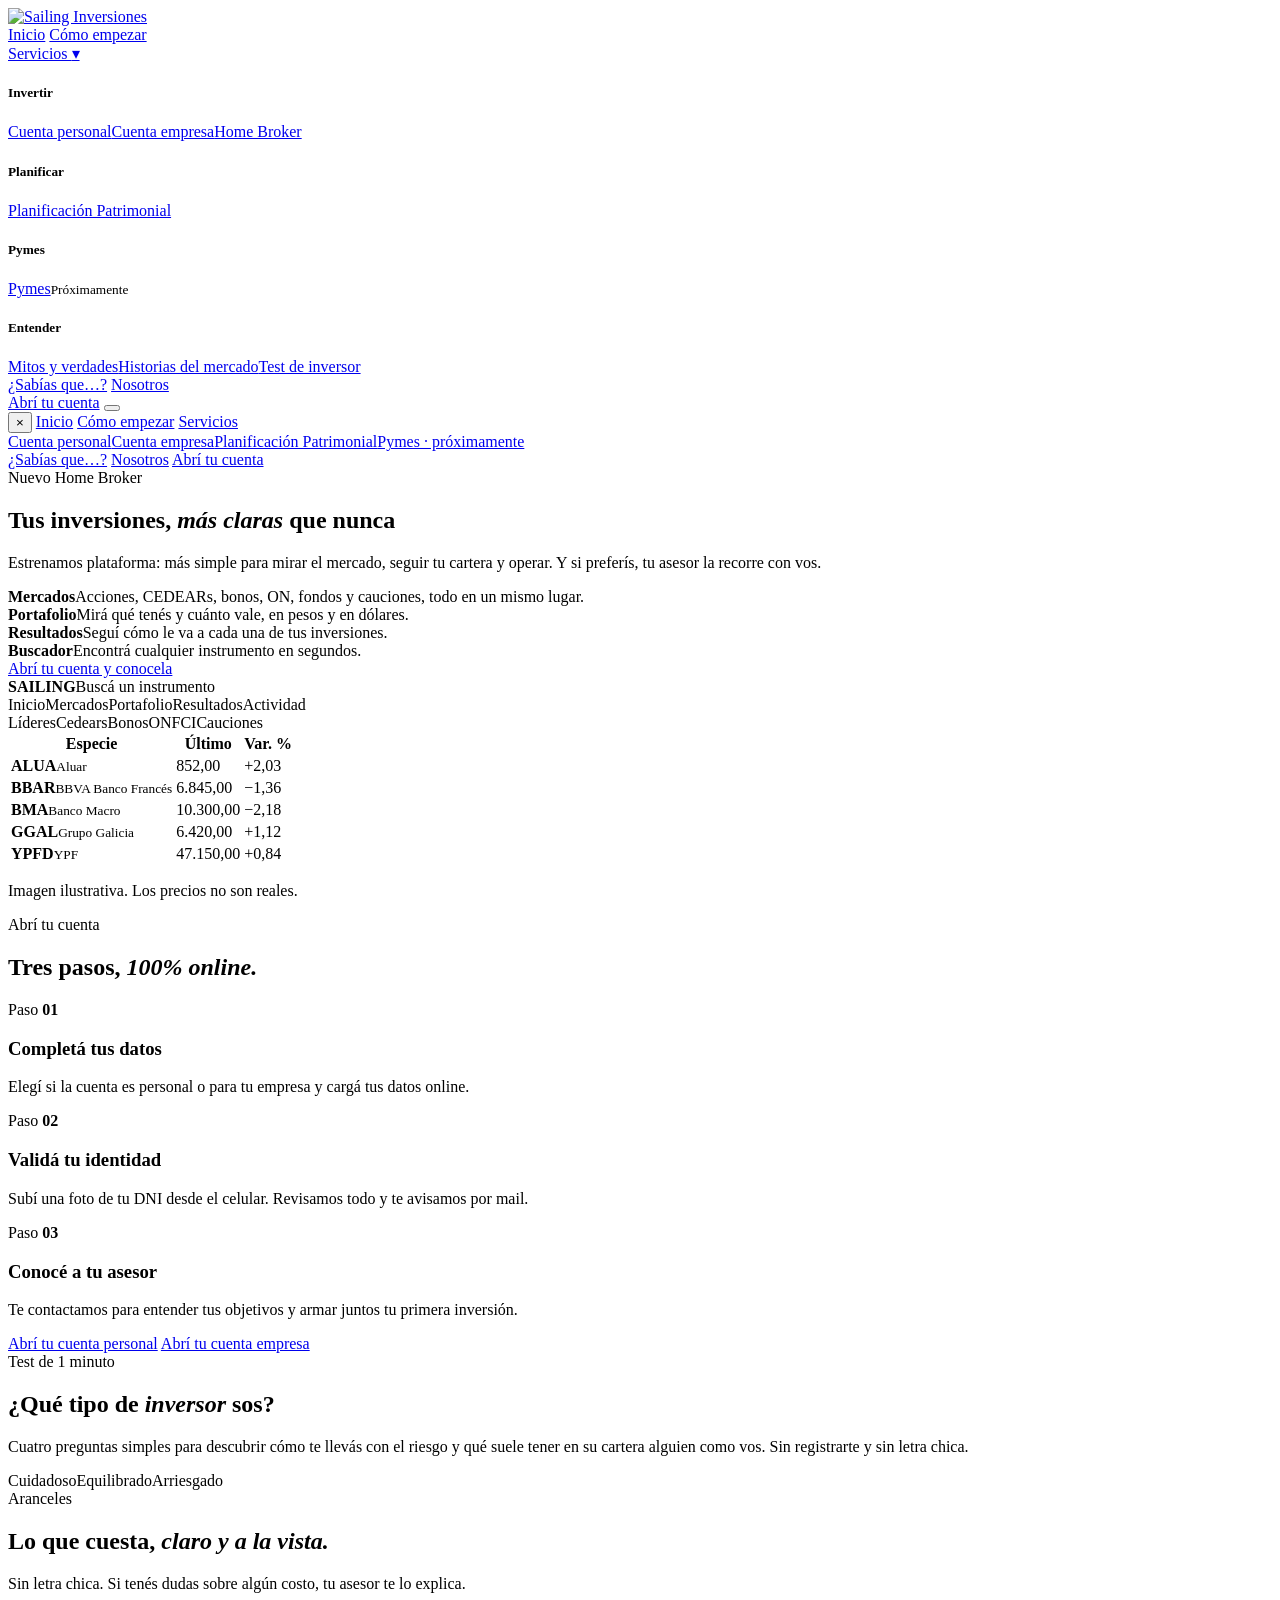
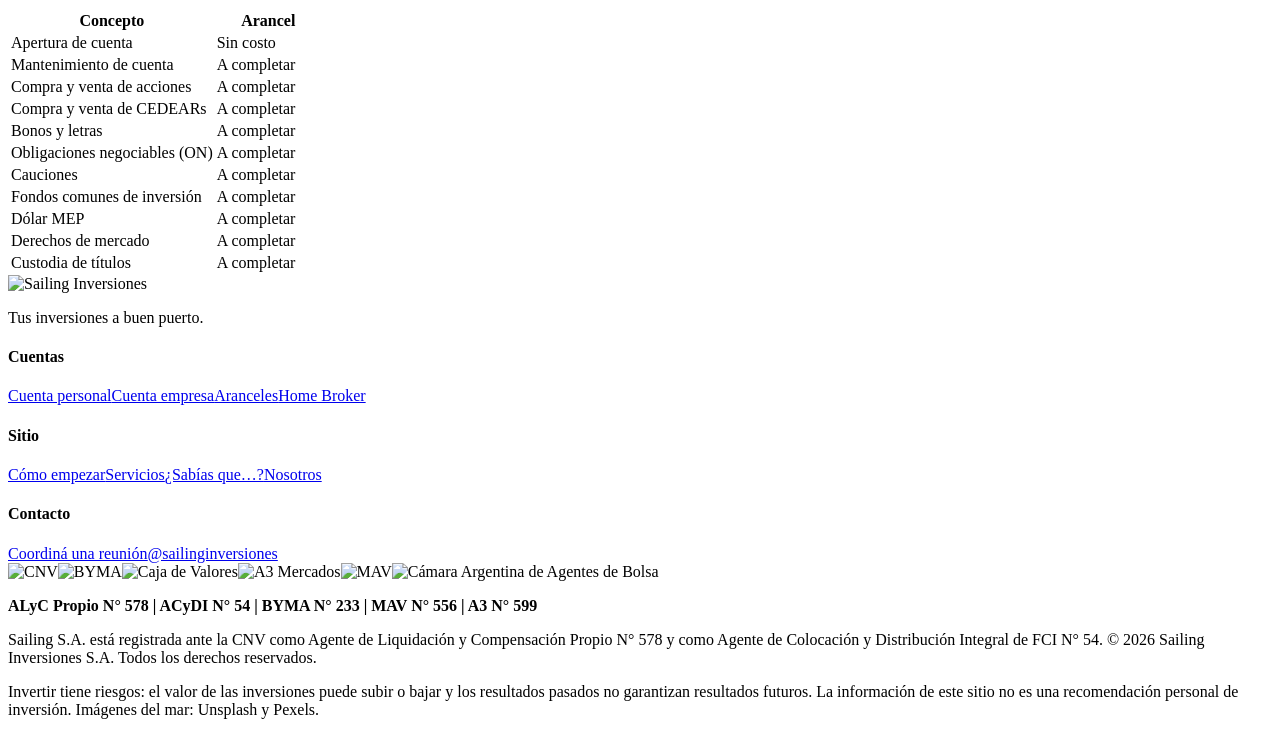
==== como-empezar.html @ 13670019 "Add files via upload" ====
<!doctype html>
<html lang="es-AR">
<head>
<meta charset="utf-8">
<meta name="viewport" content="width=device-width, initial-scale=1">
<title>Cómo empezar · Sailing Inversiones</title>
<meta name="description" content="Abrí tu cuenta en Sailing: Home Broker, tres pasos 100% online, test de inversor y aranceles.">
<link rel="preconnect" href="https://fonts.googleapis.com">
<link rel="preconnect" href="https://fonts.gstatic.com" crossorigin>
<link href="https://fonts.googleapis.com/css2?family=Google+Sans+Flex:wght@300;400;500;600&family=Newsreader:ital,opsz,wght@0,6..72,400;0,6..72,500;1,6..72,400;1,6..72,500&display=swap" rel="stylesheet">
<link rel="stylesheet" href="assets/estilo.css">
<link rel="stylesheet" href="assets/estilo2.css">
<link rel="stylesheet" href="assets/estilo3.css">
</head>
<body>
<div class="velo-menu" aria-hidden="true"></div>
<header class="menu">
  <a href="index.html"><img src="assets/logo-sailing-color.png" alt="Sailing Inversiones"></a>
  <nav>
    <a href="index.html">Inicio</a>
    <a href="como-empezar.html" class="activo">Cómo empezar</a>
    <div class="tiene-sub">
      <a href="servicios.html">Servicios <span>▾</span></a>
      <div class="mega">
        <div><h5>Invertir</h5><a href="https://micuenta.sailinginversiones.com/manager/70" target="_blank" rel="noopener">Cuenta personal</a><a href="https://micuentapj.sailinginversiones.com/manager/70" target="_blank" rel="noopener">Cuenta empresa</a><a href="como-empezar.html#homebroker">Home Broker</a></div>
        <div><h5>Planificar</h5><a href="servicios.html#planificacion">Planificación Patrimonial</a></div>
        <div><h5>Pymes</h5><a href="servicios.html#pymes">Pymes</a><small>Próximamente</small></div>
        <div><h5>Entender</h5><a href="sabias-que.html#mitos">Mitos y verdades</a><a href="sabias-que.html#historias">Historias del mercado</a><a href="como-empezar.html#test">Test de inversor</a></div>
      </div>
    </div>
    <a href="sabias-que.html">¿Sabías que…?</a>
    <a href="nosotros.html">Nosotros</a>
  </nav>
  <a class="btn btn-azul" href="https://micuenta.sailinginversiones.com/manager/70" target="_blank" rel="noopener">Abrí tu cuenta</a>
  <button class="burger" type="button" aria-label="Abrir menú"><i></i><i></i><i></i></button>
</header>
<nav class="panel-cel" aria-label="Menú">
  <button class="cerrar" type="button" aria-label="Cerrar menú">×</button>
  <a href="index.html">Inicio</a>
  <a href="como-empezar.html">Cómo empezar</a>
  <a href="servicios.html">Servicios</a>
  <div class="sub"><a href="https://micuenta.sailinginversiones.com/manager/70">Cuenta personal</a><a href="https://micuentapj.sailinginversiones.com/manager/70">Cuenta empresa</a><a href="servicios.html#planificacion">Planificación Patrimonial</a><a href="servicios.html#pymes">Pymes · próximamente</a></div>
  <a href="sabias-que.html">¿Sabías que…?</a>
  <a href="nosotros.html">Nosotros</a>
  <a class="btn btn-beige" href="https://micuenta.sailinginversiones.com/manager/70" target="_blank" rel="noopener">Abrí tu cuenta</a>
</nav>

<section class="sec hb3 claro" id="homebroker">
  <div class="ancho grilla">
    <div class="aparece">
      <span class="etiqueta">Nuevo Home Broker</span>
      <h1>Tus inversiones, <em>más claras</em> que nunca</h1>
      <p class="lead">Estrenamos plataforma: más simple para mirar el mercado, seguir tu cartera y operar. Y si preferís, tu asesor la recorre con vos.</p>
      <div class="feats">
        <div><b>Mercados</b><span>Acciones, CEDEARs, bonos, ON, fondos y cauciones, todo en un mismo lugar.</span></div>
        <div><b>Portafolio</b><span>Mirá qué tenés y cuánto vale, en pesos y en dólares.</span></div>
        <div><b>Resultados</b><span>Seguí cómo le va a cada una de tus inversiones.</span></div>
        <div><b>Buscador</b><span>Encontrá cualquier instrumento en segundos.</span></div>
      </div>
      <a class="btn btn-marea" href="https://micuenta.sailinginversiones.com/manager/70" target="_blank" rel="noopener">Abrí tu cuenta y conocela</a>
    </div>
    <div class="aparece">
      <div class="nav-hb">
        <div class="barra-n"><i></i><i></i><i></i></div>
        <div class="cab"><b>SAILING</b><span>Buscá un instrumento</span></div>
        <div class="pest"><span>Inicio</span><span class="on">Mercados</span><span>Portafolio</span><span>Resultados</span><span>Actividad</span></div>
        <div class="pills"><span class="on">Líderes</span><span>Cedears</span><span>Bonos</span><span>ON</span><span>FCI</span><span>Cauciones</span></div>
        <table><thead><tr><th>Especie</th><th class="n">Último</th><th class="n">Var. %</th></tr></thead><tbody><tr><td><b>ALUA</b><small>Aluar</small></td><td class="n">852,00</td><td class="n"><span class="v sube">+2,03</span></td></tr><tr><td><b>BBAR</b><small>BBVA Banco Francés</small></td><td class="n">6.845,00</td><td class="n"><span class="v baja">−1,36</span></td></tr><tr><td><b>BMA</b><small>Banco Macro</small></td><td class="n">10.300,00</td><td class="n"><span class="v baja">−2,18</span></td></tr><tr><td><b>GGAL</b><small>Grupo Galicia</small></td><td class="n">6.420,00</td><td class="n"><span class="v sube">+1,12</span></td></tr><tr><td><b>YPFD</b><small>YPF</small></td><td class="n">47.150,00</td><td class="n"><span class="v sube">+0,84</span></td></tr></tbody></table>
      </div>
      <p class="nota-hb">Imagen ilustrativa. Los precios no son reales.</p>
    </div>
  </div>
</section>

<section class="sec empezar claro" id="pasos">
  <div class="ancho">
    <div class="cabeza aparece">
      <span class="etiqueta">Abrí tu cuenta</span>
      <h2>Tres pasos, <em>100% online.</em></h2>
    </div>
    <div class="pasos3">
      <article class="aparece"><span class="n">Paso <b>01</b></span><h3>Completá tus datos</h3><p>Elegí si la cuenta es personal o para tu empresa y cargá tus datos online.</p></article>
      <article class="aparece"><span class="n">Paso <b>02</b></span><h3>Validá tu identidad</h3><p>Subí una foto de tu DNI desde el celular. Revisamos todo y te avisamos por mail.</p></article>
      <article class="aparece"><span class="n">Paso <b>03</b></span><h3>Conocé a tu asesor</h3><p>Te contactamos para entender tus objetivos y armar juntos tu primera inversión.</p></article>
    </div>
    <div class="botones">
      <a class="btn btn-azul" href="https://micuenta.sailinginversiones.com/manager/70" target="_blank" rel="noopener">Abrí tu cuenta personal</a>
      <a class="btn btn-borde" href="https://micuentapj.sailinginversiones.com/manager/70" target="_blank" rel="noopener">Abrí tu cuenta empresa</a>
    </div>
  </div>
</section>

<section class="sec test3 claro" id="test">
  <div class="ancho grilla">
    <div class="cabeza aparece" style="margin-bottom:0">
      <span class="etiqueta">Test de 1 minuto</span>
      <h2>¿Qué tipo de <em>inversor</em> sos?</h2>
      <p class="lead">Cuatro preguntas simples para descubrir cómo te llevás con el riesgo y qué suele tener en su cartera alguien como vos. Sin registrarte y sin letra chica.</p>
      <div class="chips"><span>Cuidadoso</span><span>Equilibrado</span><span>Arriesgado</span></div>
    </div>
    <div class="quiz aparece" id="quiz"></div>
  </div>
</section>

<section class="sec aranceles3 claro" id="aranceles">
  <div class="ancho tabla">
    <div class="cabeza aparece" style="margin-bottom:0">
      <span class="etiqueta">Aranceles</span>
      <h2>Lo que cuesta, <em>claro y a la vista.</em></h2>
      <p class="lead">Sin letra chica. Si tenés dudas sobre algún costo, tu asesor te lo explica.</p>
    </div>
    <table class="aparece"><thead><tr><th>Concepto</th><th style="text-align:right">Arancel</th></tr></thead><tbody><tr><td>Apertura de cuenta</td><td><span class="ok">Sin costo</span></td></tr><tr><td>Mantenimiento de cuenta</td><td><span class="todo">A completar</span></td></tr><tr><td>Compra y venta de acciones</td><td><span class="todo">A completar</span></td></tr><tr><td>Compra y venta de CEDEARs</td><td><span class="todo">A completar</span></td></tr><tr><td>Bonos y letras</td><td><span class="todo">A completar</span></td></tr><tr><td>Obligaciones negociables (ON)</td><td><span class="todo">A completar</span></td></tr><tr><td>Cauciones</td><td><span class="todo">A completar</span></td></tr><tr><td>Fondos comunes de inversión</td><td><span class="todo">A completar</span></td></tr><tr><td>Dólar MEP</td><td><span class="todo">A completar</span></td></tr><tr><td>Derechos de mercado</td><td><span class="todo">A completar</span></td></tr><tr><td>Custodia de títulos</td><td><span class="todo">A completar</span></td></tr></tbody></table>
  </div>
</section>
<footer class="pie2">
  <div class="ancho">
    <div class="cols">
      <div><img class="logo" src="assets/logo-sailing-color.png" alt="Sailing Inversiones"><p style="font:400 italic 18px var(--serif)">Tus inversiones a buen puerto.</p></div>
      <div><h4>Cuentas</h4><a href="https://micuenta.sailinginversiones.com/manager/70" target="_blank" rel="noopener">Cuenta personal</a><a href="https://micuentapj.sailinginversiones.com/manager/70" target="_blank" rel="noopener">Cuenta empresa</a><a href="como-empezar.html#aranceles">Aranceles</a><a href="como-empezar.html#homebroker">Home Broker</a></div>
      <div><h4>Sitio</h4><a href="como-empezar.html">Cómo empezar</a><a href="servicios.html">Servicios</a><a href="sabias-que.html">¿Sabías que…?</a><a href="nosotros.html">Nosotros</a></div>
      <div><h4>Contacto</h4><a href="https://linktr.ee/Sailing.reunion" target="_blank" rel="noopener">Coordiná una reunión</a><a href="https://www.instagram.com/sailinginversiones/" target="_blank" rel="noopener">@sailinginversiones</a></div>
    </div>
    <div class="banda-logos">
      <img src="assets/mkt-cnv.png" alt="CNV"><img src="assets/mkt-byma.png" alt="BYMA"><img src="assets/mkt-caja-de-valores.png" alt="Caja de Valores"><img src="assets/mkt-a3-mercados.png" alt="A3 Mercados"><img src="assets/mkt-mav.png" alt="MAV"><img src="assets/mkt-cab.png" alt="Cámara Argentina de Agentes de Bolsa">
    </div>
    <div class="legal-txt">
      <p><b>ALyC Propio N° 578 | ACyDI N° 54 | BYMA N° 233 | MAV N° 556 | A3 N° 599</b></p>
      <p>Sailing S.A. está registrada ante la CNV como Agente de Liquidación y Compensación Propio N° 578 y como Agente de Colocación y Distribución Integral de FCI N° 54. © 2026 Sailing Inversiones S.A. Todos los derechos reservados.</p>
      <p>Invertir tiene riesgos: el valor de las inversiones puede subir o bajar y los resultados pasados no garantizan resultados futuros. La información de este sitio no es una recomendación personal de inversión. Imágenes del mar: Unsplash y Pexels.</p>
    </div>
  </div>
</footer>

<script src="assets/sitio.js"></script>
</body>
</html>
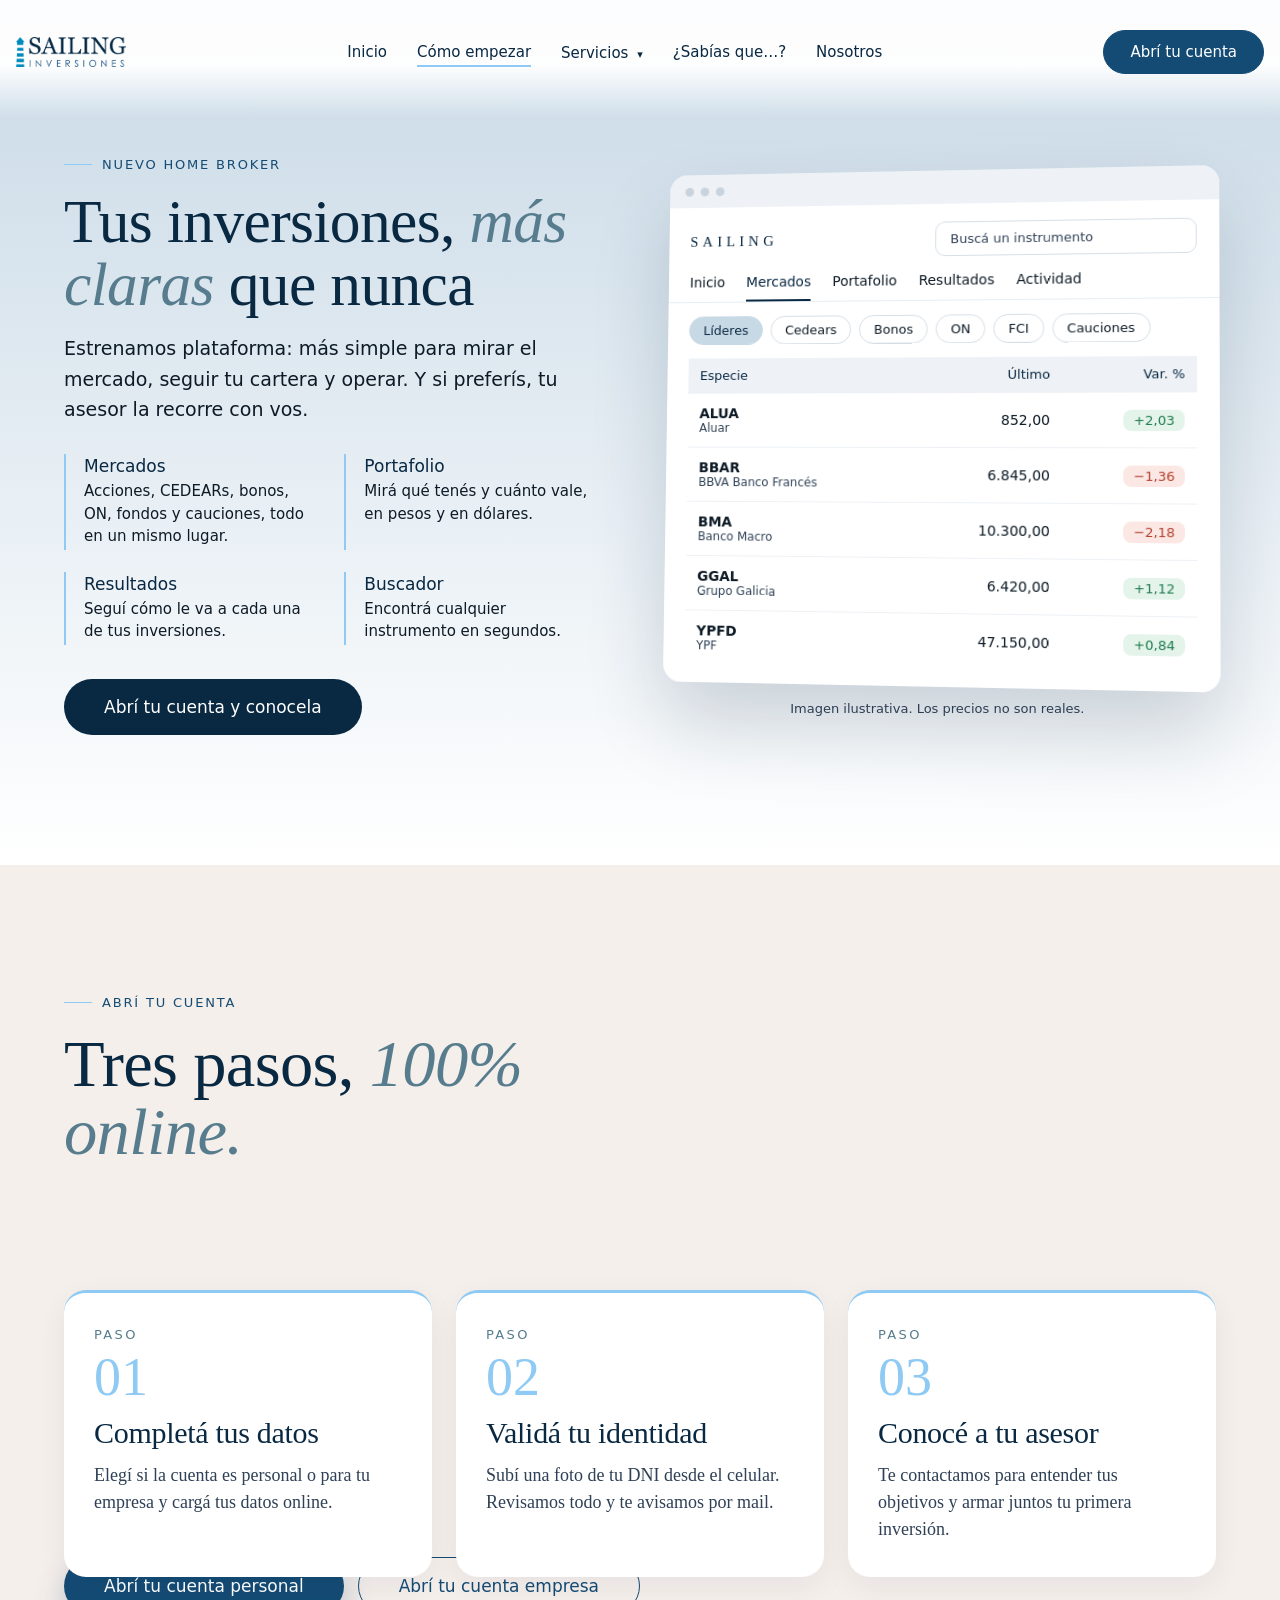
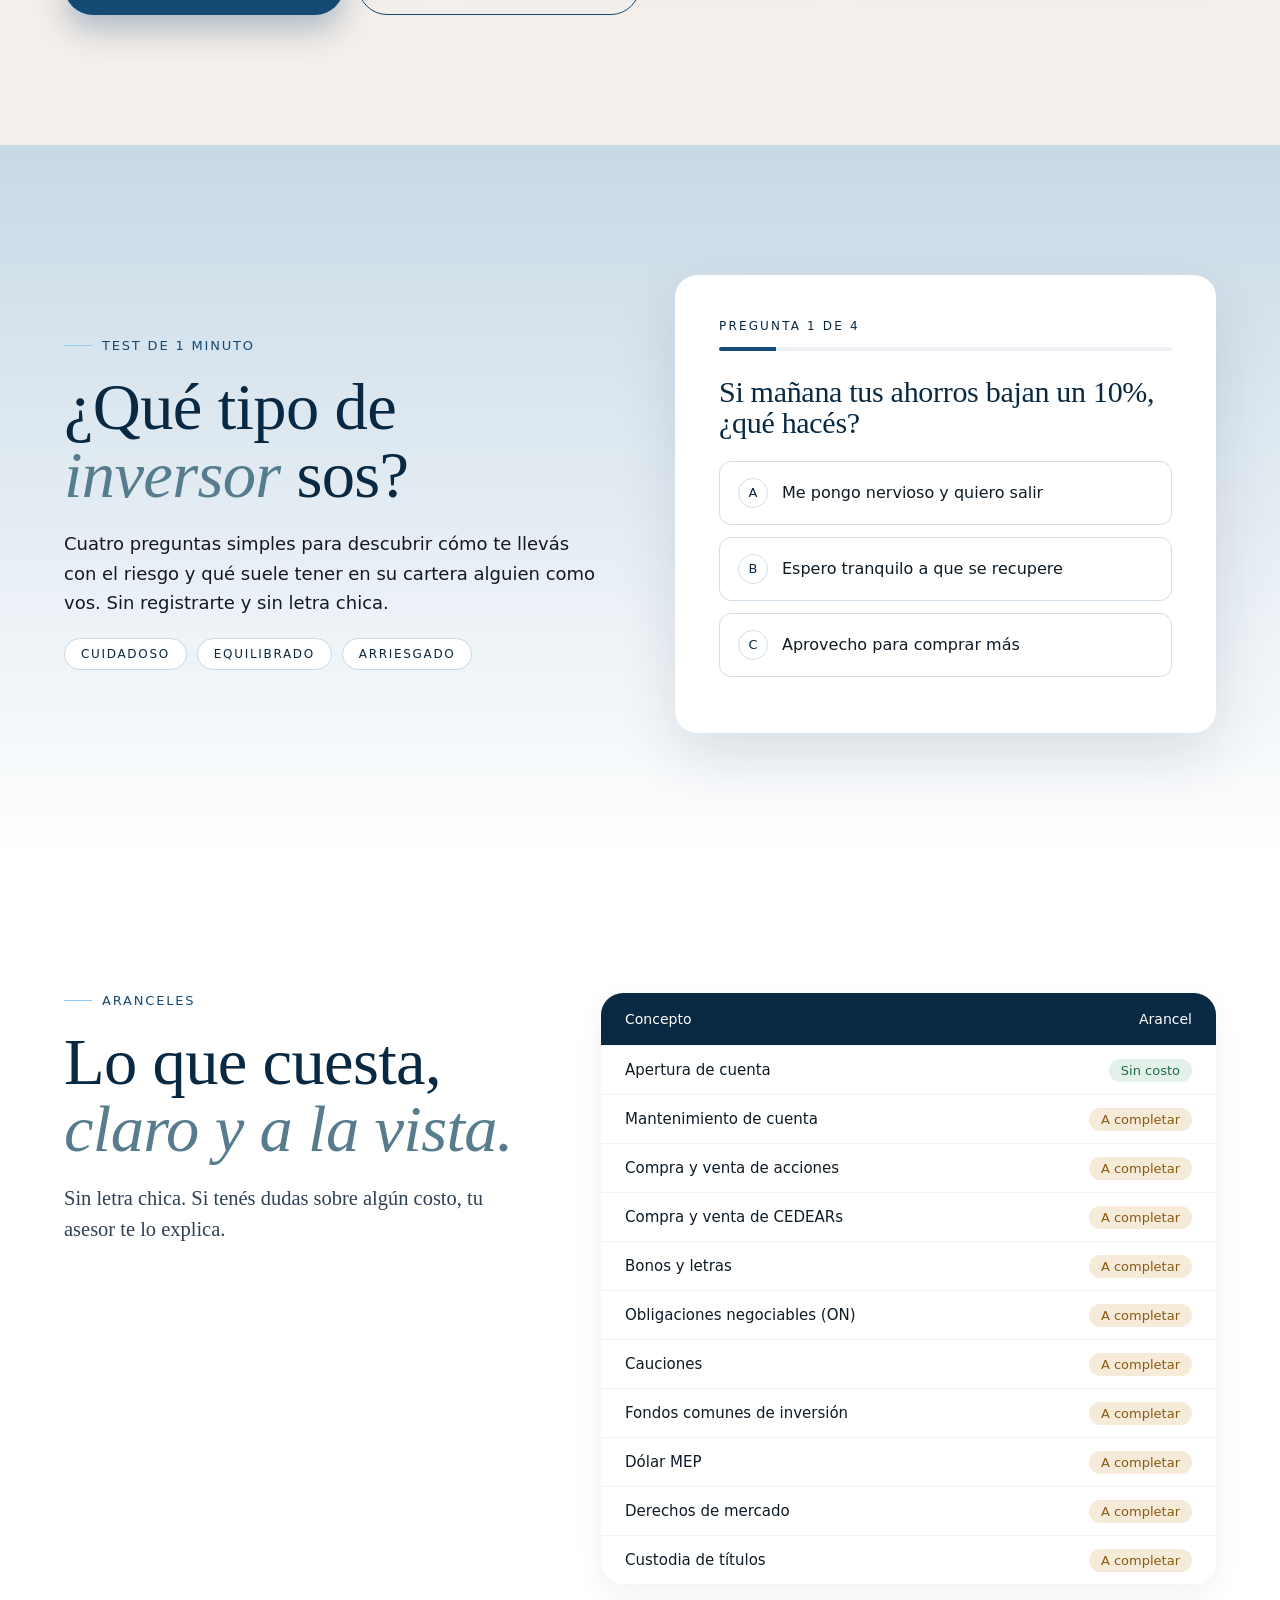
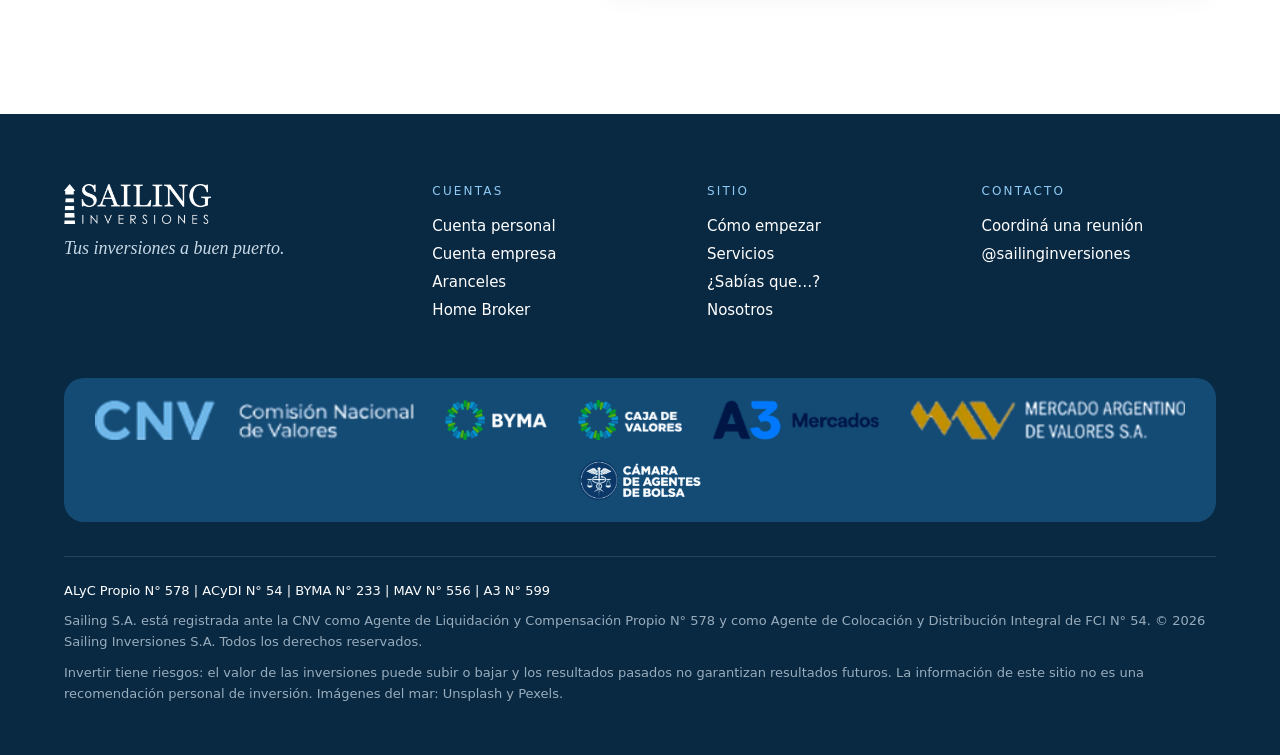
==== commit 5baa0ea1: "Add files via upload" ====
--- a/como-empezar.html
+++ b/como-empezar.html
@@ -1,136 +1,136 @@
-<!doctype html>
-<html lang="es-AR">
-<head>
-<meta charset="utf-8">
-<meta name="viewport" content="width=device-width, initial-scale=1">
-<title>Cómo empezar · Sailing Inversiones</title>
-<meta name="description" content="Abrí tu cuenta en Sailing: Home Broker, tres pasos 100% online, test de inversor y aranceles.">
-<link rel="preconnect" href="https://fonts.googleapis.com">
-<link rel="preconnect" href="https://fonts.gstatic.com" crossorigin>
-<link href="https://fonts.googleapis.com/css2?family=Google+Sans+Flex:wght@300;400;500;600&family=Newsreader:ital,opsz,wght@0,6..72,400;0,6..72,500;1,6..72,400;1,6..72,500&display=swap" rel="stylesheet">
-<link rel="stylesheet" href="assets/estilo.css">
-<link rel="stylesheet" href="assets/estilo2.css">
-<link rel="stylesheet" href="assets/estilo3.css">
-</head>
-<body>
-<div class="velo-menu" aria-hidden="true"></div>
-<header class="menu">
-  <a href="index.html"><img src="assets/logo-sailing-color.png" alt="Sailing Inversiones"></a>
-  <nav>
-    <a href="index.html">Inicio</a>
-    <a href="como-empezar.html" class="activo">Cómo empezar</a>
-    <div class="tiene-sub">
-      <a href="servicios.html">Servicios <span>▾</span></a>
-      <div class="mega">
-        <div><h5>Invertir</h5><a href="https://micuenta.sailinginversiones.com/manager/70" target="_blank" rel="noopener">Cuenta personal</a><a href="https://micuentapj.sailinginversiones.com/manager/70" target="_blank" rel="noopener">Cuenta empresa</a><a href="como-empezar.html#homebroker">Home Broker</a></div>
-        <div><h5>Planificar</h5><a href="servicios.html#planificacion">Planificación Patrimonial</a></div>
-        <div><h5>Pymes</h5><a href="servicios.html#pymes">Pymes</a><small>Próximamente</small></div>
-        <div><h5>Entender</h5><a href="sabias-que.html#mitos">Mitos y verdades</a><a href="sabias-que.html#historias">Historias del mercado</a><a href="como-empezar.html#test">Test de inversor</a></div>
-      </div>
-    </div>
-    <a href="sabias-que.html">¿Sabías que…?</a>
-    <a href="nosotros.html">Nosotros</a>
-  </nav>
-  <a class="btn btn-azul" href="https://micuenta.sailinginversiones.com/manager/70" target="_blank" rel="noopener">Abrí tu cuenta</a>
-  <button class="burger" type="button" aria-label="Abrir menú"><i></i><i></i><i></i></button>
-</header>
-<nav class="panel-cel" aria-label="Menú">
-  <button class="cerrar" type="button" aria-label="Cerrar menú">×</button>
-  <a href="index.html">Inicio</a>
-  <a href="como-empezar.html">Cómo empezar</a>
-  <a href="servicios.html">Servicios</a>
-  <div class="sub"><a href="https://micuenta.sailinginversiones.com/manager/70">Cuenta personal</a><a href="https://micuentapj.sailinginversiones.com/manager/70">Cuenta empresa</a><a href="servicios.html#planificacion">Planificación Patrimonial</a><a href="servicios.html#pymes">Pymes · próximamente</a></div>
-  <a href="sabias-que.html">¿Sabías que…?</a>
-  <a href="nosotros.html">Nosotros</a>
-  <a class="btn btn-beige" href="https://micuenta.sailinginversiones.com/manager/70" target="_blank" rel="noopener">Abrí tu cuenta</a>
-</nav>
-
-<section class="sec hb3 claro" id="homebroker">
-  <div class="ancho grilla">
-    <div class="aparece">
-      <span class="etiqueta">Nuevo Home Broker</span>
-      <h1>Tus inversiones, <em>más claras</em> que nunca</h1>
-      <p class="lead">Estrenamos plataforma: más simple para mirar el mercado, seguir tu cartera y operar. Y si preferís, tu asesor la recorre con vos.</p>
-      <div class="feats">
-        <div><b>Mercados</b><span>Acciones, CEDEARs, bonos, ON, fondos y cauciones, todo en un mismo lugar.</span></div>
-        <div><b>Portafolio</b><span>Mirá qué tenés y cuánto vale, en pesos y en dólares.</span></div>
-        <div><b>Resultados</b><span>Seguí cómo le va a cada una de tus inversiones.</span></div>
-        <div><b>Buscador</b><span>Encontrá cualquier instrumento en segundos.</span></div>
-      </div>
-      <a class="btn btn-marea" href="https://micuenta.sailinginversiones.com/manager/70" target="_blank" rel="noopener">Abrí tu cuenta y conocela</a>
-    </div>
-    <div class="aparece">
-      <div class="nav-hb">
-        <div class="barra-n"><i></i><i></i><i></i></div>
-        <div class="cab"><b>SAILING</b><span>Buscá un instrumento</span></div>
-        <div class="pest"><span>Inicio</span><span class="on">Mercados</span><span>Portafolio</span><span>Resultados</span><span>Actividad</span></div>
-        <div class="pills"><span class="on">Líderes</span><span>Cedears</span><span>Bonos</span><span>ON</span><span>FCI</span><span>Cauciones</span></div>
-        <table><thead><tr><th>Especie</th><th class="n">Último</th><th class="n">Var. %</th></tr></thead><tbody><tr><td><b>ALUA</b><small>Aluar</small></td><td class="n">852,00</td><td class="n"><span class="v sube">+2,03</span></td></tr><tr><td><b>BBAR</b><small>BBVA Banco Francés</small></td><td class="n">6.845,00</td><td class="n"><span class="v baja">−1,36</span></td></tr><tr><td><b>BMA</b><small>Banco Macro</small></td><td class="n">10.300,00</td><td class="n"><span class="v baja">−2,18</span></td></tr><tr><td><b>GGAL</b><small>Grupo Galicia</small></td><td class="n">6.420,00</td><td class="n"><span class="v sube">+1,12</span></td></tr><tr><td><b>YPFD</b><small>YPF</small></td><td class="n">47.150,00</td><td class="n"><span class="v sube">+0,84</span></td></tr></tbody></table>
-      </div>
-      <p class="nota-hb">Imagen ilustrativa. Los precios no son reales.</p>
-    </div>
-  </div>
-</section>
-
-<section class="sec empezar claro" id="pasos">
-  <div class="ancho">
-    <div class="cabeza aparece">
-      <span class="etiqueta">Abrí tu cuenta</span>
-      <h2>Tres pasos, <em>100% online.</em></h2>
-    </div>
-    <div class="pasos3">
-      <article class="aparece"><span class="n">Paso <b>01</b></span><h3>Completá tus datos</h3><p>Elegí si la cuenta es personal o para tu empresa y cargá tus datos online.</p></article>
-      <article class="aparece"><span class="n">Paso <b>02</b></span><h3>Validá tu identidad</h3><p>Subí una foto de tu DNI desde el celular. Revisamos todo y te avisamos por mail.</p></article>
-      <article class="aparece"><span class="n">Paso <b>03</b></span><h3>Conocé a tu asesor</h3><p>Te contactamos para entender tus objetivos y armar juntos tu primera inversión.</p></article>
-    </div>
-    <div class="botones">
-      <a class="btn btn-azul" href="https://micuenta.sailinginversiones.com/manager/70" target="_blank" rel="noopener">Abrí tu cuenta personal</a>
-      <a class="btn btn-borde" href="https://micuentapj.sailinginversiones.com/manager/70" target="_blank" rel="noopener">Abrí tu cuenta empresa</a>
-    </div>
-  </div>
-</section>
-
-<section class="sec test3 claro" id="test">
-  <div class="ancho grilla">
-    <div class="cabeza aparece" style="margin-bottom:0">
-      <span class="etiqueta">Test de 1 minuto</span>
-      <h2>¿Qué tipo de <em>inversor</em> sos?</h2>
-      <p class="lead">Cuatro preguntas simples para descubrir cómo te llevás con el riesgo y qué suele tener en su cartera alguien como vos. Sin registrarte y sin letra chica.</p>
-      <div class="chips"><span>Cuidadoso</span><span>Equilibrado</span><span>Arriesgado</span></div>
-    </div>
-    <div class="quiz aparece" id="quiz"></div>
-  </div>
-</section>
-
-<section class="sec aranceles3 claro" id="aranceles">
-  <div class="ancho tabla">
-    <div class="cabeza aparece" style="margin-bottom:0">
-      <span class="etiqueta">Aranceles</span>
-      <h2>Lo que cuesta, <em>claro y a la vista.</em></h2>
-      <p class="lead">Sin letra chica. Si tenés dudas sobre algún costo, tu asesor te lo explica.</p>
-    </div>
-    <table class="aparece"><thead><tr><th>Concepto</th><th style="text-align:right">Arancel</th></tr></thead><tbody><tr><td>Apertura de cuenta</td><td><span class="ok">Sin costo</span></td></tr><tr><td>Mantenimiento de cuenta</td><td><span class="todo">A completar</span></td></tr><tr><td>Compra y venta de acciones</td><td><span class="todo">A completar</span></td></tr><tr><td>Compra y venta de CEDEARs</td><td><span class="todo">A completar</span></td></tr><tr><td>Bonos y letras</td><td><span class="todo">A completar</span></td></tr><tr><td>Obligaciones negociables (ON)</td><td><span class="todo">A completar</span></td></tr><tr><td>Cauciones</td><td><span class="todo">A completar</span></td></tr><tr><td>Fondos comunes de inversión</td><td><span class="todo">A completar</span></td></tr><tr><td>Dólar MEP</td><td><span class="todo">A completar</span></td></tr><tr><td>Derechos de mercado</td><td><span class="todo">A completar</span></td></tr><tr><td>Custodia de títulos</td><td><span class="todo">A completar</span></td></tr></tbody></table>
-  </div>
-</section>
-<footer class="pie2">
-  <div class="ancho">
-    <div class="cols">
-      <div><img class="logo" src="assets/logo-sailing-color.png" alt="Sailing Inversiones"><p style="font:400 italic 18px var(--serif)">Tus inversiones a buen puerto.</p></div>
-      <div><h4>Cuentas</h4><a href="https://micuenta.sailinginversiones.com/manager/70" target="_blank" rel="noopener">Cuenta personal</a><a href="https://micuentapj.sailinginversiones.com/manager/70" target="_blank" rel="noopener">Cuenta empresa</a><a href="como-empezar.html#aranceles">Aranceles</a><a href="como-empezar.html#homebroker">Home Broker</a></div>
-      <div><h4>Sitio</h4><a href="como-empezar.html">Cómo empezar</a><a href="servicios.html">Servicios</a><a href="sabias-que.html">¿Sabías que…?</a><a href="nosotros.html">Nosotros</a></div>
-      <div><h4>Contacto</h4><a href="https://linktr.ee/Sailing.reunion" target="_blank" rel="noopener">Coordiná una reunión</a><a href="https://www.instagram.com/sailinginversiones/" target="_blank" rel="noopener">@sailinginversiones</a></div>
-    </div>
-    <div class="banda-logos">
-      <img src="assets/mkt-cnv.png" alt="CNV"><img src="assets/mkt-byma.png" alt="BYMA"><img src="assets/mkt-caja-de-valores.png" alt="Caja de Valores"><img src="assets/mkt-a3-mercados.png" alt="A3 Mercados"><img src="assets/mkt-mav.png" alt="MAV"><img src="assets/mkt-cab.png" alt="Cámara Argentina de Agentes de Bolsa">
-    </div>
-    <div class="legal-txt">
-      <p><b>ALyC Propio N° 578 | ACyDI N° 54 | BYMA N° 233 | MAV N° 556 | A3 N° 599</b></p>
-      <p>Sailing S.A. está registrada ante la CNV como Agente de Liquidación y Compensación Propio N° 578 y como Agente de Colocación y Distribución Integral de FCI N° 54. © 2026 Sailing Inversiones S.A. Todos los derechos reservados.</p>
-      <p>Invertir tiene riesgos: el valor de las inversiones puede subir o bajar y los resultados pasados no garantizan resultados futuros. La información de este sitio no es una recomendación personal de inversión. Imágenes del mar: Unsplash y Pexels.</p>
-    </div>
-  </div>
-</footer>
-
-<script src="assets/sitio.js"></script>
-</body>
-</html>
+<!doctype html>
+<html lang="es-AR">
+<head>
+<meta charset="utf-8">
+<meta name="viewport" content="width=device-width, initial-scale=1">
+<title>Cómo empezar · Sailing Inversiones</title>
+<meta name="description" content="Abrí tu cuenta en Sailing: Home Broker, tres pasos 100% online, test de inversor y aranceles.">
+<link rel="preconnect" href="https://fonts.googleapis.com">
+<link rel="preconnect" href="https://fonts.gstatic.com" crossorigin>
+<link href="https://fonts.googleapis.com/css2?family=Google+Sans+Flex:wght@300;400;500;600&family=Newsreader:ital,opsz,wght@0,6..72,400;0,6..72,500;1,6..72,400;1,6..72,500&display=swap" rel="stylesheet">
+<link rel="stylesheet" href="estilo.css">
+<link rel="stylesheet" href="estilo2.css">
+<link rel="stylesheet" href="estilo3.css">
+</head>
+<body>
+<div class="velo-menu" aria-hidden="true"></div>
+<header class="menu">
+  <a href="index.html"><img src="logo-sailing-color.png" alt="Sailing Inversiones"></a>
+  <nav>
+    <a href="index.html">Inicio</a>
+    <a href="como-empezar.html" class="activo">Cómo empezar</a>
+    <div class="tiene-sub">
+      <a href="servicios.html">Servicios <span>▾</span></a>
+      <div class="mega">
+        <div><h5>Invertir</h5><a href="https://micuenta.sailinginversiones.com/manager/70" target="_blank" rel="noopener">Cuenta personal</a><a href="https://micuentapj.sailinginversiones.com/manager/70" target="_blank" rel="noopener">Cuenta empresa</a><a href="como-empezar.html#homebroker">Home Broker</a></div>
+        <div><h5>Planificar</h5><a href="servicios.html#planificacion">Planificación Patrimonial</a></div>
+        <div><h5>Pymes</h5><a href="servicios.html#pymes">Pymes</a><small>Próximamente</small></div>
+        <div><h5>Entender</h5><a href="sabias-que.html#mitos">Mitos y verdades</a><a href="sabias-que.html#historias">Historias del mercado</a><a href="como-empezar.html#test">Test de inversor</a></div>
+      </div>
+    </div>
+    <a href="sabias-que.html">¿Sabías que…?</a>
+    <a href="nosotros.html">Nosotros</a>
+  </nav>
+  <a class="btn btn-azul" href="https://micuenta.sailinginversiones.com/manager/70" target="_blank" rel="noopener">Abrí tu cuenta</a>
+  <button class="burger" type="button" aria-label="Abrir menú"><i></i><i></i><i></i></button>
+</header>
+<nav class="panel-cel" aria-label="Menú">
+  <button class="cerrar" type="button" aria-label="Cerrar menú">×</button>
+  <a href="index.html">Inicio</a>
+  <a href="como-empezar.html">Cómo empezar</a>
+  <a href="servicios.html">Servicios</a>
+  <div class="sub"><a href="https://micuenta.sailinginversiones.com/manager/70">Cuenta personal</a><a href="https://micuentapj.sailinginversiones.com/manager/70">Cuenta empresa</a><a href="servicios.html#planificacion">Planificación Patrimonial</a><a href="servicios.html#pymes">Pymes · próximamente</a></div>
+  <a href="sabias-que.html">¿Sabías que…?</a>
+  <a href="nosotros.html">Nosotros</a>
+  <a class="btn btn-beige" href="https://micuenta.sailinginversiones.com/manager/70" target="_blank" rel="noopener">Abrí tu cuenta</a>
+</nav>
+
+<section class="sec hb3 claro" id="homebroker">
+  <div class="ancho grilla">
+    <div class="aparece">
+      <span class="etiqueta">Nuevo Home Broker</span>
+      <h1>Tus inversiones, <em>más claras</em> que nunca</h1>
+      <p class="lead">Estrenamos plataforma: más simple para mirar el mercado, seguir tu cartera y operar. Y si preferís, tu asesor la recorre con vos.</p>
+      <div class="feats">
+        <div><b>Mercados</b><span>Acciones, CEDEARs, bonos, ON, fondos y cauciones, todo en un mismo lugar.</span></div>
+        <div><b>Portafolio</b><span>Mirá qué tenés y cuánto vale, en pesos y en dólares.</span></div>
+        <div><b>Resultados</b><span>Seguí cómo le va a cada una de tus inversiones.</span></div>
+        <div><b>Buscador</b><span>Encontrá cualquier instrumento en segundos.</span></div>
+      </div>
+      <a class="btn btn-marea" href="https://micuenta.sailinginversiones.com/manager/70" target="_blank" rel="noopener">Abrí tu cuenta y conocela</a>
+    </div>
+    <div class="aparece">
+      <div class="nav-hb">
+        <div class="barra-n"><i></i><i></i><i></i></div>
+        <div class="cab"><b>SAILING</b><span>Buscá un instrumento</span></div>
+        <div class="pest"><span>Inicio</span><span class="on">Mercados</span><span>Portafolio</span><span>Resultados</span><span>Actividad</span></div>
+        <div class="pills"><span class="on">Líderes</span><span>Cedears</span><span>Bonos</span><span>ON</span><span>FCI</span><span>Cauciones</span></div>
+        <table><thead><tr><th>Especie</th><th class="n">Último</th><th class="n">Var. %</th></tr></thead><tbody><tr><td><b>ALUA</b><small>Aluar</small></td><td class="n">852,00</td><td class="n"><span class="v sube">+2,03</span></td></tr><tr><td><b>BBAR</b><small>BBVA Banco Francés</small></td><td class="n">6.845,00</td><td class="n"><span class="v baja">−1,36</span></td></tr><tr><td><b>BMA</b><small>Banco Macro</small></td><td class="n">10.300,00</td><td class="n"><span class="v baja">−2,18</span></td></tr><tr><td><b>GGAL</b><small>Grupo Galicia</small></td><td class="n">6.420,00</td><td class="n"><span class="v sube">+1,12</span></td></tr><tr><td><b>YPFD</b><small>YPF</small></td><td class="n">47.150,00</td><td class="n"><span class="v sube">+0,84</span></td></tr></tbody></table>
+      </div>
+      <p class="nota-hb">Imagen ilustrativa. Los precios no son reales.</p>
+    </div>
+  </div>
+</section>
+
+<section class="sec empezar claro" id="pasos">
+  <div class="ancho">
+    <div class="cabeza aparece">
+      <span class="etiqueta">Abrí tu cuenta</span>
+      <h2>Tres pasos, <em>100% online.</em></h2>
+    </div>
+    <div class="pasos3">
+      <article class="aparece"><span class="n">Paso <b>01</b></span><h3>Completá tus datos</h3><p>Elegí si la cuenta es personal o para tu empresa y cargá tus datos online.</p></article>
+      <article class="aparece"><span class="n">Paso <b>02</b></span><h3>Validá tu identidad</h3><p>Subí una foto de tu DNI desde el celular. Revisamos todo y te avisamos por mail.</p></article>
+      <article class="aparece"><span class="n">Paso <b>03</b></span><h3>Conocé a tu asesor</h3><p>Te contactamos para entender tus objetivos y armar juntos tu primera inversión.</p></article>
+    </div>
+    <div class="botones">
+      <a class="btn btn-azul" href="https://micuenta.sailinginversiones.com/manager/70" target="_blank" rel="noopener">Abrí tu cuenta personal</a>
+      <a class="btn btn-borde" href="https://micuentapj.sailinginversiones.com/manager/70" target="_blank" rel="noopener">Abrí tu cuenta empresa</a>
+    </div>
+  </div>
+</section>
+
+<section class="sec test3 claro" id="test">
+  <div class="ancho grilla">
+    <div class="cabeza aparece" style="margin-bottom:0">
+      <span class="etiqueta">Test de 1 minuto</span>
+      <h2>¿Qué tipo de <em>inversor</em> sos?</h2>
+      <p class="lead">Cuatro preguntas simples para descubrir cómo te llevás con el riesgo y qué suele tener en su cartera alguien como vos. Sin registrarte y sin letra chica.</p>
+      <div class="chips"><span>Cuidadoso</span><span>Equilibrado</span><span>Arriesgado</span></div>
+    </div>
+    <div class="quiz aparece" id="quiz"></div>
+  </div>
+</section>
+
+<section class="sec aranceles3 claro" id="aranceles">
+  <div class="ancho tabla">
+    <div class="cabeza aparece" style="margin-bottom:0">
+      <span class="etiqueta">Aranceles</span>
+      <h2>Lo que cuesta, <em>claro y a la vista.</em></h2>
+      <p class="lead">Sin letra chica. Si tenés dudas sobre algún costo, tu asesor te lo explica.</p>
+    </div>
+    <table class="aparece"><thead><tr><th>Concepto</th><th style="text-align:right">Arancel</th></tr></thead><tbody><tr><td>Apertura de cuenta</td><td><span class="ok">Sin costo</span></td></tr><tr><td>Mantenimiento de cuenta</td><td><span class="todo">A completar</span></td></tr><tr><td>Compra y venta de acciones</td><td><span class="todo">A completar</span></td></tr><tr><td>Compra y venta de CEDEARs</td><td><span class="todo">A completar</span></td></tr><tr><td>Bonos y letras</td><td><span class="todo">A completar</span></td></tr><tr><td>Obligaciones negociables (ON)</td><td><span class="todo">A completar</span></td></tr><tr><td>Cauciones</td><td><span class="todo">A completar</span></td></tr><tr><td>Fondos comunes de inversión</td><td><span class="todo">A completar</span></td></tr><tr><td>Dólar MEP</td><td><span class="todo">A completar</span></td></tr><tr><td>Derechos de mercado</td><td><span class="todo">A completar</span></td></tr><tr><td>Custodia de títulos</td><td><span class="todo">A completar</span></td></tr></tbody></table>
+  </div>
+</section>
+<footer class="pie2">
+  <div class="ancho">
+    <div class="cols">
+      <div><img class="logo" src="logo-sailing-color.png" alt="Sailing Inversiones"><p style="font:400 italic 18px var(--serif)">Tus inversiones a buen puerto.</p></div>
+      <div><h4>Cuentas</h4><a href="https://micuenta.sailinginversiones.com/manager/70" target="_blank" rel="noopener">Cuenta personal</a><a href="https://micuentapj.sailinginversiones.com/manager/70" target="_blank" rel="noopener">Cuenta empresa</a><a href="como-empezar.html#aranceles">Aranceles</a><a href="como-empezar.html#homebroker">Home Broker</a></div>
+      <div><h4>Sitio</h4><a href="como-empezar.html">Cómo empezar</a><a href="servicios.html">Servicios</a><a href="sabias-que.html">¿Sabías que…?</a><a href="nosotros.html">Nosotros</a></div>
+      <div><h4>Contacto</h4><a href="https://linktr.ee/Sailing.reunion" target="_blank" rel="noopener">Coordiná una reunión</a><a href="https://www.instagram.com/sailinginversiones/" target="_blank" rel="noopener">@sailinginversiones</a></div>
+    </div>
+    <div class="banda-logos">
+      <img src="mkt-cnv.png" alt="CNV"><img src="mkt-byma.png" alt="BYMA"><img src="mkt-caja-de-valores.png" alt="Caja de Valores"><img src="mkt-a3-mercados.png" alt="A3 Mercados"><img src="mkt-mav.png" alt="MAV"><img src="mkt-cab.png" alt="Cámara Argentina de Agentes de Bolsa">
+    </div>
+    <div class="legal-txt">
+      <p><b>ALyC Propio N° 578 | ACyDI N° 54 | BYMA N° 233 | MAV N° 556 | A3 N° 599</b></p>
+      <p>Sailing S.A. está registrada ante la CNV como Agente de Liquidación y Compensación Propio N° 578 y como Agente de Colocación y Distribución Integral de FCI N° 54. © 2026 Sailing Inversiones S.A. Todos los derechos reservados.</p>
+      <p>Invertir tiene riesgos: el valor de las inversiones puede subir o bajar y los resultados pasados no garantizan resultados futuros. La información de este sitio no es una recomendación personal de inversión. Imágenes del mar: Unsplash y Pexels.</p>
+    </div>
+  </div>
+</footer>
+
+<script src="sitio.js"></script>
+</body>
+</html>
--- a/estilo.css
+++ b/estilo.css
@@ -0,0 +1,227 @@
+
+:root{
+  --marea:#092842; --azul:#144B74; --cielo:#C8D9E6; --pizarra:#2F4156; --teal:#567C8D;
+  --celeste:#8ECAF3; --beige:#F5EFEB; --tinta:#0E1B26; --blanco:#fff;
+  --serif:"Newsreader",Georgia,serif; --sans:"Google Sans Flex",system-ui,sans-serif;
+  --pad:clamp(20px,5vw,80px);
+}
+*{box-sizing:border-box;margin:0;padding:0}
+html{scroll-behavior:smooth}
+body{font-family:var(--sans);font-weight:300;color:var(--tinta);background:var(--marea);-webkit-font-smoothing:antialiased;overflow-x:hidden}
+img,video{display:block;max-width:100%}
+a{color:inherit;text-decoration:none}
+h1,h2,h3{font-family:var(--serif);font-weight:500;line-height:1.02;letter-spacing:-.01em}
+em{font-style:italic}
+.oscuro em{color:var(--celeste)}
+.claro em{color:var(--teal)}
+.btn{display:inline-flex;align-items:center;gap:10px;padding:18px 40px;border-radius:999px;font:500 17px var(--sans);cursor:pointer;border:0;transition:transform .25s,box-shadow .25s}
+.btn:hover{transform:translateY(-2px)}
+.btn-beige{background:var(--beige);color:var(--marea);box-shadow:0 16px 30px rgba(9,40,66,.35)}
+.btn-azul{background:var(--azul);color:#fff;box-shadow:0 16px 30px rgba(20,75,116,.3)}
+.etiqueta{display:inline-flex;align-items:center;gap:10px;font:500 13px var(--sans);letter-spacing:.14em;text-transform:uppercase}
+.etiqueta::before{content:"";width:28px;height:1px;background:var(--celeste)}
+.claro .etiqueta{color:var(--azul)}
+.oscuro .etiqueta{color:var(--cielo)}
+.aparece{opacity:0;transform:translateY(40px);transition:opacity .9s ease,transform .9s cubic-bezier(.2,.7,.2,1)}
+.aparece.ver{opacity:1;transform:none}
+
+/* ---------- Intro con porcentaje ---------- */
+#intro{position:fixed;inset:0;z-index:100;background:linear-gradient(160deg,var(--azul),var(--marea));display:grid;place-items:center;transition:opacity .9s ease, visibility .9s}
+#intro video{position:absolute;left:0;top:-16px;width:100%;height:calc(100% + 32px);object-fit:cover;opacity:.35;mix-blend-mode:luminosity}
+#intro .num{position:relative;font:400 clamp(56px,9vw,120px)/1 var(--serif);color:#fff;font-variant-numeric:tabular-nums}
+#intro .num span{font-family:var(--sans);font-weight:300;font-size:.4em;color:var(--celeste);margin-left:6px}
+#intro .linea{position:absolute;left:0;bottom:0;height:2px;background:var(--celeste);width:0}
+#intro.fuera{opacity:0;visibility:hidden}
+
+/* ---------- Menú ---------- */
+.menu{position:fixed;top:20px;left:50%;transform:translateX(-50%);z-index:50;width:min(1260px,calc(100% - 32px));display:flex;align-items:center;justify-content:space-between;gap:20px;padding:10px 0;background:none;border:0;transition:color .4s}
+.menu img{filter:brightness(0) invert(1);transition:filter .4s}
+.menu .btn{background:transparent;color:#fff;border:1.5px solid rgba(255,255,255,.85);box-shadow:none;transition:background .3s,color .3s,border-color .3s,transform .25s}
+.menu .btn:hover{background:#fff;color:var(--marea)}
+.menu nav a::after{background:#fff}
+.velo-menu{position:fixed;left:0;right:0;top:0;height:120px;z-index:49;pointer-events:none;background:linear-gradient(180deg,rgba(9,40,66,.45),rgba(9,40,66,0));transition:opacity .4s,background .4s}
+.velo-menu.claro-on{background:linear-gradient(180deg,rgba(255,255,255,.95) 55%,rgba(255,255,255,0))}
+.menu.sobre-claro img{filter:none}
+.menu.sobre-claro nav a{color:var(--marea)}
+.menu.sobre-claro nav a::after{background:var(--celeste)}
+.menu.sobre-claro .btn{background:var(--azul);border-color:var(--azul);color:#fff}
+.menu img{height:30px;width:auto}
+.menu nav{display:flex;gap:30px}
+.menu nav a{color:#fff;transition:color .4s;font-size:15px;font-weight:400;position:relative;padding:6px 0}
+.menu nav a::after{content:"";position:absolute;left:0;right:0;bottom:0;height:2px;background:var(--celeste);transform:scaleX(0);transition:transform .3s}
+.menu nav a:hover::after{transform:scaleX(1)}
+.menu .btn{padding:12px 26px;font-size:15px}
+@media (max-width:880px){.menu nav{display:none}.menu img{height:28px}.menu .btn{padding:11px 18px;font-size:14px}}
+
+/* ---------- Portada ---------- */
+.portada{position:relative;height:200vh;background:var(--marea)}
+.portada .cielo{position:sticky;top:0;height:100vh;overflow:hidden}
+.portada video{position:absolute;left:0;top:-16px;width:100%;height:calc(100% + 32px);object-fit:cover;transform:scale(1.15);transition:transform 2.6s cubic-bezier(.4,0,.2,1)}
+.portada.lista video{transform:scale(1)}
+.portada .velo{position:absolute;inset:0;background:linear-gradient(180deg,rgba(9,40,66,.35) 0%,rgba(20,75,116,.25) 45%,rgba(9,40,66,.85) 100%)}
+.portada .centro{position:absolute;inset:0;display:flex;flex-direction:column;align-items:center;justify-content:center;text-align:center;color:#fff;padding:0 var(--pad)}
+.portada .faro{width:min(300px,62vw);opacity:0;transform:scale(.85);transition:opacity 1.2s .2s,transform 1.4s .2s cubic-bezier(.2,.7,.2,1)}
+.portada.lista .faro{opacity:1;transform:none}
+.portada h1{font-size:clamp(34px,4.6vw,66px);margin-top:16px;opacity:0;transform:translateY(30px);transition:opacity 1.1s .6s,transform 1.1s .6s cubic-bezier(.2,.7,.2,1)}
+.portada .sobre{font:400 12px var(--sans);letter-spacing:.32em;text-transform:uppercase;color:var(--cielo);opacity:0;transition:opacity 1s .3s}
+.portada.lista .sobre{opacity:1}
+.portada .bajada{font-size:clamp(14px,1.2vw,16px);margin-top:26px;color:var(--cielo);opacity:0;transition:opacity 1s 1s}
+.portada.lista h1,.portada.lista .bajada{opacity:1;transform:none}
+.portada .flecha{position:absolute;bottom:34px;left:50%;transform:translateX(-50%);width:24px;height:40px;border:1.5px solid rgba(255,255,255,.6);border-radius:14px}
+.portada .flecha::after{content:"";position:absolute;left:50%;top:8px;width:3px;height:8px;margin-left:-1.5px;background:#fff;border-radius:2px;animation:baja 1.8s infinite}
+@keyframes baja{0%{opacity:0;transform:translateY(0)}40%{opacity:1}100%{opacity:0;transform:translateY(12px)}}
+.portada .panel{position:absolute;left:0;right:0;bottom:0;height:100vh;background:linear-gradient(180deg,#fff 0%,var(--cielo) 100%);display:flex;flex-direction:column;align-items:center;justify-content:center;text-align:center;gap:28px;padding:0 var(--pad)}
+.portada .panel::before{content:"";position:absolute;left:0;right:0;top:-1px;height:90px;background:url("data:image/svg+xml,%3Csvg xmlns='http://www.w3.org/2000/svg' viewBox='0 0 1440 90' preserveAspectRatio='none'%3E%3Cpath d='M0 40 C240 90 480 0 720 40 S1200 90 1440 40 V0 H0Z' fill='%23092842'/%3E%3C/svg%3E") center/100% 100% no-repeat}
+.portada .panel h2{font-size:clamp(34px,4.6vw,64px);color:var(--marea);max-width:16ch}
+.portada .panel p{font:400 clamp(18px,1.6vw,22px)/1.5 var(--serif);color:var(--pizarra);max-width:46ch}
+.sello{font-size:14px;color:var(--pizarra);display:flex;align-items:center;gap:10px;flex-wrap:wrap;justify-content:center}
+.sello b{font-weight:500;color:var(--azul)}
+
+/* ---------- Frase grande con el mar adentro ---------- */
+.frase{position:relative;height:200vh;background:var(--cielo)}
+.frase .pegado{position:sticky;top:0;height:100vh;display:grid;place-items:center;overflow:hidden;background:#fff;isolation:isolate}
+.frase h2{font-size:clamp(64px,13.5vw,230px);line-height:.88;color:#000;padding:0 var(--pad);letter-spacing:-.03em;width:100%}
+.frase h2 em{font-style:italic;color:#000}
+.frase video{position:absolute;inset:0;width:100%;height:100%;object-fit:cover;mix-blend-mode:screen;pointer-events:none}
+.frase .firma{position:absolute;bottom:40px;right:var(--pad);font-size:14px;color:var(--pizarra);z-index:2;mix-blend-mode:multiply}
+
+/* ---------- En qué creemos ---------- */
+.creemos{position:relative;background:radial-gradient(120% 110% at 0 0,var(--azul) 0%,var(--marea) 70%);color:#fff;padding:140px var(--pad) 120px;overflow:hidden}
+.creemos .fondo-foto{position:absolute;inset:0;background:url("https://images.unsplash.com/photo-1771858898039-97a110a1bd07?w=1800&q=70") center/cover;opacity:.12;mix-blend-mode:luminosity}
+.creemos .cabeza{position:relative;max-width:1260px;margin:0 auto 80px;display:flex;flex-direction:column;gap:22px}
+.creemos .cabeza h2{font-size:clamp(40px,5.4vw,80px);max-width:15ch}
+.columnas{position:relative;max-width:1260px;margin:0 auto;display:grid;grid-template-columns:repeat(4,1fr);gap:48px}
+.columnas article{display:flex;flex-direction:column;gap:20px;padding-top:26px;border-top:1px solid rgba(142,202,243,.45)}
+.columnas article:nth-child(2){transition-delay:.12s}.columnas article:nth-child(3){transition-delay:.24s}.columnas article:nth-child(4){transition-delay:.36s}
+.columnas svg{width:46px;height:46px;stroke:var(--celeste);fill:none;stroke-width:1.4}
+.columnas h3{font-size:28px}
+.columnas p{font:400 18px/1.5 var(--serif);color:rgba(255,255,255,.78)}
+.aviso{position:relative;max-width:1260px;margin:80px auto 0;font-size:13px;color:rgba(200,217,230,.7);line-height:1.5}
+@media (max-width:980px){.columnas{grid-template-columns:1fr 1fr}}
+@media (max-width:600px){.columnas{grid-template-columns:1fr;gap:40px}}
+
+/* ---------- Cómo funciona (horizontal) ---------- */
+.como{position:relative;background:var(--beige)}
+.como .pegado{position:sticky;top:0;height:100vh;overflow:hidden}
+.como .riel{display:flex;height:100%;will-change:transform;background:linear-gradient(90deg,#fff 0%,var(--cielo) 30%,var(--beige) 55%,var(--cielo) 80%,#fff 100%)}
+.como .intro-riel{flex:0 0 52vw;display:flex;flex-direction:column;justify-content:center;gap:24px;padding:0 var(--pad)}
+.como .intro-riel h2{font-size:clamp(40px,5vw,76px);color:var(--marea);max-width:12ch}
+.como .intro-riel p{font:400 20px/1.5 var(--serif);color:var(--pizarra);max-width:34ch}
+.paso{position:relative;flex:0 0 100vw;height:100%}
+.paso .foto{position:absolute;top:0;right:0;width:50%;height:100%;overflow:hidden}
+.paso .foto img,.paso .foto video{width:100%;height:100%;object-fit:cover;transform:scale(1.08)}
+.paso .foto::after{content:"";position:absolute;inset:0;background:linear-gradient(90deg,rgba(9,40,66,.25),rgba(9,40,66,0) 40%)}
+.paso .texto{position:absolute;left:var(--pad);bottom:12vh;display:flex;flex-direction:column;gap:18px;max-width:420px}
+.paso .num{font:500 15px var(--sans);color:var(--teal);letter-spacing:.12em}
+.paso h3{font-size:clamp(90px,13vw,200px);line-height:.85;color:var(--azul);letter-spacing:-.03em}
+.paso p{font:400 20px/1.5 var(--serif);color:var(--tinta)}
+.paso .nota{font-size:13px;color:var(--pizarra)}
+.tel{position:absolute;right:calc(50% - 150px);bottom:9vh;width:280px;aspect-ratio:.49;border-radius:38px;background:var(--marea);padding:10px;box-shadow:24px -24px 80px rgba(9,40,66,.25),0 10px 30px rgba(9,40,66,.25);z-index:2}
+.tel .pantalla{position:relative;height:100%;border-radius:30px;overflow:hidden;background:linear-gradient(180deg,#F5EFEB,#fff)}
+.tel .barra{display:flex;align-items:center;gap:10px;padding:18px 16px 12px;background:var(--azul);color:#fff}
+.tel .barra i{width:34px;height:34px;border-radius:50%;background:var(--cielo);display:grid;place-items:center;font:500 13px var(--sans);font-style:normal;color:var(--marea)}
+.tel .barra b{display:block;font-weight:500;font-size:14px}
+.tel .barra small{font-size:11px;color:var(--cielo)}
+.tel .chat{display:flex;flex-direction:column;gap:10px;padding:16px 12px}
+.msj{max-width:84%;padding:10px 12px;border-radius:14px;font-size:13px;line-height:1.4;font-weight:400;box-shadow:0 1px 2px rgba(0,0,0,.06)}
+.msj.ase{background:#fff;align-self:flex-start;border-top-left-radius:4px}
+.msj.yo{background:var(--cielo);align-self:flex-end;border-top-right-radius:4px}
+.msj small{display:block;font-size:10px;color:var(--teal);margin-top:4px;text-align:right}
+.tel .ilus{position:absolute;bottom:-34px;left:0;right:0;text-align:center;font-size:12px;color:var(--pizarra)}
+.tarjeta-dato{background:#fff;border-radius:14px;padding:12px;font-size:12px;border-top:3px solid var(--celeste)}
+.tarjeta-dato b{display:block;font:500 15px var(--serif);color:var(--marea);margin-bottom:6px}
+.barrita{height:6px;border-radius:4px;background:var(--cielo);margin-top:6px;overflow:hidden}
+.barrita i{display:block;height:100%;background:var(--azul)}
+
+/* ---------- Nosotros ---------- */
+.nosotros{position:relative;background:linear-gradient(180deg,var(--azul),var(--marea));color:#fff;padding:140px var(--pad);overflow:hidden}
+.nosotros .grilla{position:relative;z-index:1;max-width:1260px;margin:0 auto;display:grid;grid-template-columns:1fr 1.6fr;gap:64px;align-items:center}
+.nosotros .foto{aspect-ratio:1;border-radius:32px;overflow:hidden;position:relative}
+.nosotros .foto img{width:100%;height:100%;object-fit:cover}
+.nosotros .foto span{position:absolute;left:14px;bottom:14px;background:rgba(9,40,66,.7);padding:6px 12px;border-radius:999px;font-size:12px}
+.nosotros h2{font-size:clamp(60px,9vw,150px);line-height:1;color:var(--cielo);mix-blend-mode:screen}
+.nosotros .cuerpo{font:400 clamp(18px,1.7vw,23px)/1.5 var(--serif);color:rgba(255,255,255,.9);margin-top:24px;display:flex;flex-direction:column;gap:18px}
+.nosotros .cuerpo strong{font-weight:500;color:#fff}
+.nosotros .firma{margin-top:28px;font:500 22px var(--serif);color:var(--celeste)}
+.nosotros .marca-agua{position:absolute;left:50%;top:50%;transform:translate(-50%,-50%);width:min(1300px,94vw);opacity:.05;pointer-events:none}
+@media (max-width:880px){.nosotros .grilla{grid-template-columns:1fr}}
+
+/* ---------- Nos escucharon ---------- */
+.prensa{position:relative;background:var(--cielo);padding:120px var(--pad);overflow:hidden}
+.prensa h2{font-size:clamp(56px,10vw,170px);color:var(--marea);line-height:.9;max-width:1260px;margin:0 auto 70px;letter-spacing:-.02em}
+.prensa h2 span{display:inline-block;opacity:0;transform:translateX(14px);transition:opacity .5s,transform .5s}
+.prensa h2.ver span{opacity:1;transform:none}
+.notas{max-width:1260px;margin:0 auto;display:grid;grid-template-columns:repeat(4,1fr);gap:36px;align-items:start}
+.notas a{display:flex;flex-direction:column;gap:14px;transition:transform .3s}
+.notas a:hover{transform:translateY(-4px)}
+.notas a:nth-child(2){margin-top:90px}.notas a:nth-child(3){margin-top:40px}.notas a:nth-child(4){margin-top:130px}
+.medio{height:120px;border-radius:18px;background:#fff;display:grid;place-items:center;font:500 22px var(--serif);color:var(--azul);border-top:3px solid var(--celeste)}
+.notas small{font-size:14px;color:var(--pizarra)}
+.notas b{font:500 21px/1.25 var(--serif);color:var(--marea)}
+.notas .pend{font-size:12px;color:var(--teal)}
+@media (max-width:880px){.notas{grid-template-columns:1fr 1fr}.notas a{margin-top:0!important}}
+@media (max-width:520px){.notas{grid-template-columns:1fr}}
+
+/* ---------- Mercado (cinta) ---------- */
+.mercado{background:var(--azul);color:#fff;padding:90px 0 80px;overflow:hidden;position:relative;box-shadow:0 16px 35px rgba(9,40,66,.25)}
+.cinta{display:flex;width:max-content;animation:corre 38s linear infinite}
+.cinta .grupo{display:flex;align-items:center;gap:72px;padding-right:72px}
+.cinta .grupo span{font:500 clamp(56px,8vw,130px)/1 var(--serif);white-space:nowrap;color:#fff}
+.cinta .grupo svg{width:56px;height:56px;flex:none;stroke:rgba(142,202,243,.6);fill:none;stroke-width:2}
+.cinta.lenta{animation-duration:55s;animation-direction:reverse;margin-top:26px}
+.cinta.lenta .grupo span{color:rgba(200,217,230,.35)}
+@keyframes corre{to{transform:translateX(-50%)}}
+.logos{display:flex;flex-wrap:wrap;justify-content:center;align-items:center;gap:22px 42px;max-width:1100px;margin:64px auto 0;padding:0 var(--pad)}
+.logos img{height:46px;width:auto;background:#fff;border-radius:10px;padding:8px 12px}
+.mercado p{text-align:center;font:400 clamp(20px,2vw,28px)/1.4 var(--serif);max-width:44ch;margin:44px auto 0;padding:0 var(--pad);color:#fff}
+
+/* ---------- Preguntas ---------- */
+.preguntas{background:radial-gradient(120% 200% at 0 0,#fff 0%,var(--cielo) 95%);padding:130px var(--pad);position:relative;overflow:hidden}
+.preguntas h2{font-size:clamp(56px,9vw,150px);color:var(--marea);max-width:1260px;margin:0 auto 60px;letter-spacing:-.02em}
+.preguntas .cols{max-width:1260px;margin:0 auto;display:grid;grid-template-columns:1fr 1fr;gap:0 56px}
+details{border-bottom:1px solid rgba(20,75,116,.2);padding:22px 0}
+summary{list-style:none;cursor:pointer;display:flex;align-items:center;gap:16px;font:500 20px/1.3 var(--sans);color:var(--marea)}
+summary::-webkit-details-marker{display:none}
+summary i{flex:none;width:26px;height:26px;border-radius:50%;border:1.5px solid var(--azul);position:relative;transition:transform .35s}
+summary i::before,summary i::after{content:"";position:absolute;left:50%;top:50%;width:11px;height:1.5px;background:var(--azul);transform:translate(-50%,-50%)}
+summary i::after{transform:translate(-50%,-50%) rotate(90deg)}
+details[open] summary i{transform:rotate(45deg)}
+details p{font:400 19px/1.55 var(--serif);color:var(--pizarra);padding:14px 0 4px 42px;max-width:56ch}
+details .pend{color:var(--teal);font-family:var(--sans);font-size:14px}
+@media (max-width:880px){.preguntas .cols{grid-template-columns:1fr}}
+
+/* ---------- Cierre ---------- */
+.cierre{position:relative;min-height:110vh;overflow:hidden;color:#fff;display:flex;flex-direction:column;justify-content:flex-end;padding:var(--pad)}
+.cierre .capa{position:absolute;left:-5%;right:-5%;background-size:cover;background-position:center}
+.cierre .c1{inset:0;filter:brightness(.62) saturate(.9);background-image:url("https://images.unsplash.com/photo-1753800533116-d160d338dd18?w=2000&q=70")}
+.cierre .c2{top:auto;bottom:-10%;height:70%;background:linear-gradient(180deg,rgba(9,40,66,0) 0%,rgba(9,40,66,.6) 40%,var(--marea) 100%)}
+.cierre .llamado{position:absolute;top:28%;left:50%;transform:translate(-50%,-50%);text-align:center;display:flex;flex-direction:column;align-items:center;gap:30px;width:min(900px,90vw)}
+.cierre .llamado h2{font-size:clamp(44px,6.6vw,100px);text-shadow:0 4px 30px rgba(9,40,66,.4)}
+.cierre .pie{position:relative;z-index:2;display:flex;flex-direction:column;gap:28px}
+.cierre .pie img.logo{height:44px;width:auto}
+.cierre .fila{display:flex;justify-content:space-between;align-items:flex-end;gap:32px;flex-wrap:wrap}
+.cierre .links{display:flex;gap:10px 22px;flex-wrap:wrap;font-size:15px}
+.cierre .links a{color:var(--cielo)}
+.cierre .links a:hover{color:var(--celeste);text-decoration:underline}
+.cierre small{font-size:14px;color:rgba(200,217,230,.75)}
+.legal{background:var(--marea);color:rgba(200,217,230,.72);padding:56px var(--pad) 90px;font-size:14px;line-height:1.6}
+.legal div{max-width:1260px;margin:0 auto;display:flex;flex-direction:column;gap:14px}
+.legal b{color:#fff;font-weight:500}
+
+/* ---------- Celular ---------- */
+@media (max-width:880px){
+  .portada{height:auto}.portada .cielo{position:relative}
+  .portada .panel{position:relative;height:auto;min-height:80vh;padding:120px 24px 90px}
+  .frase{height:auto}.frase .pegado{position:relative;height:80vh}
+  .como .pegado{position:relative;height:auto}
+  .como .riel{flex-direction:column;transform:none!important;background:linear-gradient(180deg,#fff,var(--cielo) 30%,var(--beige) 60%,var(--cielo))}
+  .como .intro-riel{flex:none;padding:100px 24px 40px}
+  .paso{flex:none;height:auto;display:flex;flex-direction:column;padding:0 24px 110px;gap:30px}
+  .paso .foto{position:relative;width:100%;height:260px;border-radius:24px}
+  .paso .texto{position:relative;left:auto;bottom:auto}
+  .tel{position:relative;right:auto;bottom:auto;margin:0 auto;width:260px}
+}
+@media (prefers-reduced-motion:reduce){
+  *{animation:none!important;transition:none!important}
+  .aparece{opacity:1;transform:none}
+}
--- a/estilo2.css
+++ b/estilo2.css
@@ -0,0 +1,219 @@
+/* ================= Agregados v2 ================= */
+.como .paso h3{font-size:clamp(52px,6.4vw,104px);line-height:.92}
+.como .paso .texto{max-width:470px}
+.paso-cierre{flex:0 0 100vw;height:100%;display:flex;flex-direction:column;align-items:center;justify-content:center;text-align:center;gap:30px;padding:0 var(--pad)}
+.paso-cierre p{font:400 italic clamp(30px,3.6vw,54px)/1.15 var(--serif);color:var(--marea);max-width:20ch}
+.datos{background:var(--azul);color:#fff;padding:34px 0;overflow:hidden}
+.datos .cinta .grupo{gap:56px;padding-right:56px}
+.datos .dato{display:flex;align-items:baseline;gap:14px;white-space:nowrap}
+.datos .dato b{font:500 clamp(28px,3vw,40px) var(--serif)}
+.datos .dato span{font-size:15px;color:var(--cielo)}
+.datos .punto{width:8px;height:8px;border-radius:50%;background:var(--celeste);flex:none}
+.sec{padding:130px var(--pad);position:relative;overflow:hidden}
+.ancho{max-width:1260px;margin:0 auto;position:relative}
+.cabeza{display:flex;flex-direction:column;gap:20px;margin-bottom:64px}
+.cabeza h2{font-size:clamp(40px,5.2vw,78px);max-width:16ch}
+.cabeza .lead{font:400 clamp(18px,1.6vw,22px)/1.5 var(--serif);max-width:52ch}
+.oscuro .cabeza .lead{color:rgba(255,255,255,.8)}
+.claro .cabeza .lead{color:var(--pizarra)}
+.claro h2{color:var(--marea)}
+/* servicios */
+.servicios{background:radial-gradient(120% 110% at 0 0,var(--azul) 0%,var(--marea) 70%);color:#fff}
+.servicios .fondo-foto{position:absolute;inset:0;background:url("https://images.unsplash.com/photo-1771858898039-97a110a1bd07?w=1800&q=70") center/cover;opacity:.12;mix-blend-mode:luminosity}
+.serv{display:grid;grid-template-columns:repeat(4,1fr);gap:28px}
+.serv article{background:rgba(255,255,255,.06);border:1px solid rgba(200,217,230,.16);border-top:3px solid var(--celeste);border-radius:22px;padding:30px 26px;display:flex;flex-direction:column;gap:16px}
+.serv article:nth-child(2){transition-delay:.1s}.serv article:nth-child(3){transition-delay:.2s}.serv article:nth-child(4){transition-delay:.3s}
+.serv .tag{font:500 12px var(--sans);letter-spacing:.16em;text-transform:uppercase;color:var(--celeste)}
+.serv h3{font-size:34px}
+.serv p{font:400 17px/1.5 var(--serif);color:rgba(255,255,255,.8)}
+.serv ul{list-style:none;display:flex;flex-direction:column;gap:2px;margin-top:auto}
+.serv li a{display:flex;justify-content:space-between;align-items:center;gap:10px;padding:11px 0;border-top:1px solid rgba(200,217,230,.16);font-size:15px;color:#fff}
+.serv li a:hover{color:var(--celeste)}
+.serv .prox{font-size:12px;background:var(--beige);color:var(--marea);padding:3px 10px;border-radius:999px}
+@media (max-width:1000px){.serv{grid-template-columns:1fr 1fr}}
+@media (max-width:600px){.serv{grid-template-columns:1fr}}
+/* home broker */
+.hb{background:linear-gradient(180deg,#fff,var(--cielo))}
+.hb .grilla{display:grid;grid-template-columns:1fr 1.15fr;gap:64px;align-items:center}
+.hb .feats{display:grid;grid-template-columns:1fr 1fr;gap:26px;margin:36px 0}
+.hb .feats div{border-top:2px solid var(--celeste);padding-top:14px}
+.hb .feats b{display:block;font:500 22px var(--serif);color:var(--marea);margin-bottom:6px}
+.hb .feats span{font-size:15px;color:var(--pizarra);line-height:1.5}
+.pantalla-hb{background:#fff;border-radius:24px;box-shadow:0 30px 70px rgba(9,40,66,.18);overflow:hidden;border:1px solid rgba(20,75,116,.1)}
+.pantalla-hb .top{display:flex;align-items:center;justify-content:space-between;gap:16px;padding:16px 22px;background:var(--marea);color:#fff}
+.pantalla-hb .top img{height:22px;filter:brightness(0) invert(1)}
+.pantalla-hb .buscar{flex:1;max-width:260px;background:rgba(255,255,255,.12);border-radius:999px;padding:8px 14px;font-size:13px;color:var(--cielo)}
+.pantalla-hb .tabs{display:flex;gap:6px;padding:14px 22px;flex-wrap:wrap;border-bottom:1px solid #e6edf3}
+.pantalla-hb .tabs span{font-size:13px;padding:6px 12px;border-radius:999px;color:var(--pizarra)}
+.pantalla-hb .tabs span.on{background:var(--azul);color:#fff}
+.pantalla-hb table{width:100%;border-collapse:collapse;font-size:14px}
+.pantalla-hb th{text-align:left;font-weight:500;color:var(--teal);padding:12px 22px;font-size:12px;letter-spacing:.08em;text-transform:uppercase}
+.pantalla-hb td{padding:13px 22px;border-top:1px solid #eef2f6}
+.pantalla-hb td small{display:block;color:var(--pizarra);font-size:12px}
+.pantalla-hb .n{text-align:right;font-variant-numeric:tabular-nums}
+.sube{color:#1f7a4d}.baja{color:#b3412f}
+.ilus-nota{font-size:12px;color:var(--pizarra);padding:12px 22px 16px}
+@media (max-width:900px){.hb .grilla{grid-template-columns:1fr}}
+/* planificación */
+.plan{background:var(--marea);color:#fff}
+.plan .grilla{display:grid;grid-template-columns:1fr 1fr;min-height:90vh}
+.plan .foto{position:relative;overflow:hidden}
+.plan .foto video{position:absolute;inset:0;width:100%;height:100%;object-fit:cover}
+.plan .texto{padding:120px var(--pad);display:flex;flex-direction:column;justify-content:center;gap:24px;background:linear-gradient(160deg,var(--azul),var(--marea))}
+.plan h2{font-size:clamp(40px,4.6vw,70px)}
+.plan p{font:400 20px/1.55 var(--serif);color:rgba(255,255,255,.85);max-width:44ch}
+.chips{display:flex;flex-wrap:wrap;gap:10px}
+.chips span{border:1px solid rgba(142,202,243,.5);border-radius:999px;padding:8px 16px;font-size:14px;color:var(--cielo)}
+@media (max-width:900px){.plan .grilla{grid-template-columns:1fr}.plan .foto{height:50vh}}
+/* cómo empezar + aranceles */
+.empezar{background:var(--beige)}
+.pasos3{display:grid;grid-template-columns:repeat(3,1fr);gap:24px}
+.pasos3 article{background:#fff;border-radius:22px;padding:34px 30px;display:flex;flex-direction:column;gap:14px;border-top:3px solid var(--celeste);box-shadow:0 10px 30px rgba(9,40,66,.06)}
+.pasos3 article:nth-child(2){transition-delay:.1s}.pasos3 article:nth-child(3){transition-delay:.2s}
+.pasos3 .n{font:500 13px var(--sans);letter-spacing:.18em;color:var(--teal);text-transform:uppercase}
+.pasos3 h3{font-size:30px;color:var(--marea)}
+.pasos3 p{font:400 18px/1.5 var(--serif);color:var(--pizarra)}
+.botones{display:flex;flex-wrap:wrap;gap:14px;margin-top:40px}
+.btn-borde{background:transparent;color:var(--azul);border:1.5px solid var(--azul)}
+.oscuro .btn-borde{color:#fff;border-color:rgba(255,255,255,.8)}
+.tabla{margin-top:110px;display:grid;grid-template-columns:1fr 1.3fr;gap:64px;align-items:start}
+.tabla table{width:100%;border-collapse:collapse;background:#fff;border-radius:22px;overflow:hidden;box-shadow:0 10px 30px rgba(9,40,66,.06)}
+.tabla th{text-align:left;padding:18px 24px;background:var(--marea);color:#fff;font-weight:500;font-size:14px}
+.tabla td{padding:15px 24px;border-top:1px solid #eef2f6;font-size:15px}
+.tabla td:last-child{text-align:right}
+.ok{background:#e3f1ea;color:#1f6a45;padding:4px 12px;border-radius:999px;font-size:13px}
+.todo{background:#f6ead9;color:#8a5a14;padding:4px 12px;border-radius:999px;font-size:13px}
+@media (max-width:900px){.pasos3{grid-template-columns:1fr}.tabla{grid-template-columns:1fr;gap:30px}}
+/* test */
+.test{background:linear-gradient(180deg,var(--cielo),#fff)}
+.test .grilla{display:grid;grid-template-columns:1fr 1.2fr;gap:64px;align-items:center}
+.quiz{background:#fff;border-radius:26px;padding:38px;box-shadow:0 24px 60px rgba(9,40,66,.12);min-height:400px;border-top:3px solid var(--celeste)}
+.quiz .top{display:flex;justify-content:space-between;font-size:14px;color:var(--teal)}
+.quiz .top button{background:none;border:0;color:var(--azul);cursor:pointer;font:inherit}
+.quiz .barra{height:5px;background:var(--cielo);border-radius:9px;margin:14px 0 26px;overflow:hidden}
+.quiz .barra i{display:block;height:100%;background:var(--azul);transition:width .5s}
+.quiz h3{font-size:30px;color:var(--marea);margin-bottom:22px}
+.quiz .op{display:flex;align-items:center;gap:14px;width:100%;text-align:left;background:#f4f8fb;border:1.5px solid transparent;border-radius:16px;padding:16px 18px;margin-bottom:12px;font:400 17px var(--sans);color:var(--tinta);cursor:pointer;transition:border-color .2s,background .2s}
+.quiz .op:hover{border-color:var(--azul);background:#fff}
+.quiz .op b{flex:none;width:30px;height:30px;border-radius:50%;background:var(--cielo);display:grid;place-items:center;font-weight:500;color:var(--marea)}
+.quiz .res h3 em{color:var(--teal)}
+.quiz .res p{font:400 18px/1.55 var(--serif);color:var(--pizarra);margin-top:14px}
+.quiz .medidor{display:grid;grid-template-columns:repeat(3,1fr);gap:6px;margin-top:18px}
+.quiz .medidor i{height:8px;border-radius:9px;background:var(--cielo)}
+.quiz .medidor i.on{background:var(--azul)}
+.quiz .etq{display:flex;justify-content:space-between;font-size:12px;color:var(--teal);margin-top:6px}
+.quiz .aviso-q{font-size:12px;color:var(--pizarra);margin-top:16px}
+@media (max-width:900px){.test .grilla{grid-template-columns:1fr}.quiz{padding:26px}}
+/* sabías que */
+.sabias{background:#fff}
+.mitos{display:grid;grid-template-columns:repeat(3,1fr);gap:22px}
+.mito{perspective:1200px;height:280px;cursor:pointer;background:none;border:0;text-align:left;font:inherit;padding:0}
+.mito .in{position:relative;width:100%;height:100%;transition:transform .7s cubic-bezier(.2,.7,.2,1);transform-style:preserve-3d}
+.mito.dado .in{transform:rotateY(180deg)}
+.mito .cara{position:absolute;inset:0;backface-visibility:hidden;-webkit-backface-visibility:hidden;border-radius:22px;padding:28px;display:flex;flex-direction:column;gap:14px}
+.mito .frente{background:linear-gradient(160deg,var(--azul),var(--marea));color:#fff}
+.mito .frente small{font-size:12px;letter-spacing:.16em;text-transform:uppercase;color:var(--celeste)}
+.mito .frente q{font:500 26px/1.2 var(--serif)}
+.mito .frente span{margin-top:auto;font-size:13px;color:var(--cielo)}
+.mito .dorso{background:var(--beige);transform:rotateY(180deg);color:var(--tinta)}
+.mito .dorso b{font:500 italic 30px var(--serif);color:var(--azul)}
+.mito .dorso.verdad b{color:#1f6a45}
+.mito .dorso p{font:400 17px/1.5 var(--serif);color:var(--pizarra)}
+@media (max-width:900px){.mitos{grid-template-columns:1fr 1fr}}
+@media (max-width:600px){.mitos{grid-template-columns:1fr}}
+.historias{margin-top:110px}
+.historias .riel2{display:flex;gap:22px;overflow-x:auto;scroll-snap-type:x mandatory;padding-bottom:18px;scrollbar-width:thin}
+.historias article{flex:0 0 min(360px,82vw);scroll-snap-align:start;border-radius:22px;padding:30px;background:var(--cielo);display:flex;flex-direction:column;gap:12px;min-height:290px}
+.historias article .n{font:400 46px var(--serif);color:var(--azul)}
+.historias article small{font-size:12px;letter-spacing:.16em;text-transform:uppercase;color:var(--teal)}
+.historias article h3{font-size:26px;color:var(--marea)}
+.historias article p{font:400 17px/1.5 var(--serif);color:var(--pizarra)}
+.flechas{display:flex;gap:10px}
+.flechas button{width:46px;height:46px;border-radius:50%;border:1.5px solid var(--azul);background:#fff;color:var(--azul);font-size:18px;cursor:pointer}
+.fila-cab{display:flex;justify-content:space-between;align-items:flex-end;gap:20px;margin-bottom:34px;flex-wrap:wrap}
+.fila-cab .cabeza{margin-bottom:0}
+/* teaser nosotros */
+.equipo-teaser{position:relative;min-height:90vh;display:flex;align-items:flex-end;color:#fff;padding:var(--pad);overflow:hidden}
+.equipo-teaser img.f{position:absolute;inset:0;width:100%;height:100%;object-fit:cover}
+.equipo-teaser::after{content:"";position:absolute;inset:0;background:linear-gradient(180deg,rgba(9,40,66,.1) 20%,rgba(9,40,66,.92))}
+.equipo-teaser .ancho{z-index:1;width:100%;display:flex;flex-direction:column;align-items:flex-start;gap:22px}
+.equipo-teaser h2{font-size:clamp(46px,7vw,110px);max-width:14ch}
+.equipo-teaser p{font:400 21px/1.5 var(--serif);max-width:44ch;color:rgba(255,255,255,.88)}
+/* pie */
+.pie2{background:var(--marea);color:var(--cielo);padding:70px var(--pad) 50px}
+.pie2 .cols{display:grid;grid-template-columns:1.4fr repeat(3,1fr);gap:40px}
+.pie2 img.logo{height:40px;width:auto;filter:brightness(0) invert(1);margin-bottom:14px}
+.pie2 h4{font:500 12px var(--sans);letter-spacing:.18em;text-transform:uppercase;color:var(--celeste);margin-bottom:14px}
+.pie2 a{display:block;padding:5px 0;font-size:15px;color:#fff}
+.pie2 a:hover{color:var(--celeste)}
+.banda-logos{background:var(--azul);border-radius:20px;margin:54px 0 34px;padding:22px 26px;display:flex;flex-wrap:wrap;justify-content:space-around;align-items:center;gap:20px}
+.banda-logos img{height:40px;width:auto}
+.pie2 .legal-txt{font-size:13px;line-height:1.6;color:rgba(200,217,230,.75);display:flex;flex-direction:column;gap:10px;border-top:1px solid rgba(200,217,230,.15);padding-top:24px}
+.pie2 .legal-txt b{color:#fff;font-weight:500}
+@media (max-width:900px){.pie2 .cols{grid-template-columns:1fr 1fr}}
+/* ============ Nosotros ============ */
+.n-portada{min-height:100vh;background:linear-gradient(180deg,#fff,var(--cielo));display:grid;grid-template-columns:1fr 1fr;gap:56px;align-items:center;padding:120px var(--pad) 60px;overflow:hidden}
+.n-portada h1{font-size:clamp(46px,6vw,92px);color:var(--marea)}
+.n-portada p{font:400 clamp(18px,1.6vw,22px)/1.55 var(--serif);color:var(--pizarra);max-width:42ch;margin-top:24px}
+.desfile{height:min(760px,82vh);display:grid;grid-template-columns:1fr 1fr;gap:18px;overflow:hidden;-webkit-mask-image:linear-gradient(180deg,transparent,#000 12%,#000 88%,transparent);mask-image:linear-gradient(180deg,transparent,#000 12%,#000 88%,transparent)}
+.desfile .col{display:flex;flex-direction:column;gap:18px}
+.desfile .col.sube{animation:desfile-up 40s linear infinite}
+.desfile .col.baja{animation:desfile-down 40s linear infinite}
+.desfile img{width:100%;border-radius:22px;object-fit:cover}
+@keyframes desfile-up{to{transform:translateY(-50%)}}
+@keyframes desfile-down{from{transform:translateY(-50%)}to{transform:translateY(0)}}
+.respaldo{background:#fff}
+.cards4{display:grid;grid-template-columns:repeat(4,1fr);gap:22px}
+.cards4 article{border-radius:22px;padding:30px 26px;background:linear-gradient(180deg,#fff,#f3f7fa);border:1px solid #e3ebf1;border-top:3px solid var(--celeste)}
+.cards4 article:nth-child(2){transition-delay:.1s}.cards4 article:nth-child(3){transition-delay:.2s}.cards4 article:nth-child(4){transition-delay:.3s}
+.cards4 b{display:block;font:500 34px var(--serif);color:var(--marea);margin-bottom:8px}
+.cards4 span{font-size:15px;color:var(--pizarra);line-height:1.5}
+@media (max-width:900px){.cards4{grid-template-columns:1fr 1fr}.n-portada{grid-template-columns:1fr;padding-top:110px}.desfile{height:520px}}
+.hist{position:relative;background:var(--marea);color:#fff}
+.hist .banner{position:relative;height:60vh;overflow:hidden;display:grid;place-items:center}
+.hist .banner img{position:absolute;inset:0;width:100%;height:100%;object-fit:cover;object-position:center 40%}
+.hist .banner::after{content:"";position:absolute;inset:0;background:linear-gradient(180deg,rgba(9,40,66,.55),var(--marea))}
+.hist .banner h2{position:relative;z-index:1;font-size:clamp(56px,9vw,150px)}
+.hist .linea{position:relative;height:420vh}
+.hist .pin{position:sticky;top:0;height:100vh;display:grid;grid-template-columns:1fr 1.4fr;gap:60px;align-items:center;padding:0 calc(var(--pad) + 30px) 0 var(--pad);max-width:1400px;margin:0 auto}
+.hist .anios{position:relative;height:200px;border-left:2px solid rgba(142,202,243,.4);padding-left:30px;overflow:hidden}
+.hist .anios div{position:absolute;left:30px;top:0;font:500 clamp(70px,9vw,140px)/1.3 var(--serif);color:var(--celeste);transition:transform .6s cubic-bezier(.2,.7,.2,1),opacity .6s}
+.hist .anios small{position:absolute;left:30px;bottom:0;font-size:12px;letter-spacing:.2em;color:var(--cielo);text-transform:uppercase}
+.hist .textos{position:relative;min-height:240px}
+.hist .textos p{position:absolute;inset:0;display:flex;align-items:center;font:400 clamp(22px,2.4vw,34px)/1.35 var(--serif);opacity:0;transform:translateY(30px);transition:opacity .6s,transform .6s}
+.hist .textos p.on{opacity:1;transform:none}
+.hist .todo-t{color:#f0c98a}
+.hist .puntos{position:absolute;right:var(--pad);top:50%;transform:translateY(-50%);display:flex;flex-direction:column;gap:12px}
+.hist .puntos i{width:10px;height:10px;border-radius:50%;border:1.5px solid var(--celeste)}
+.hist .puntos i.on{background:var(--celeste)}
+.hist .pista{position:absolute;bottom:40px;left:var(--pad);font-size:12px;letter-spacing:.2em;text-transform:uppercase;color:var(--cielo)}
+@media (max-width:900px){.hist .pin{grid-template-columns:1fr;gap:20px;align-content:center}.hist .anios{height:130px}}
+.asesores{background:linear-gradient(180deg,var(--cielo),#fff)}
+.ases{display:grid;grid-template-columns:repeat(4,1fr);gap:22px}
+.ases article{background:#fff;border-radius:22px;overflow:hidden;box-shadow:0 12px 34px rgba(9,40,66,.08)}
+.ases article:nth-child(2){transition-delay:.1s}.ases article:nth-child(3){transition-delay:.2s}.ases article:nth-child(4){transition-delay:.3s}
+.ases .ph{aspect-ratio:4/5;background:linear-gradient(160deg,var(--cielo),#e9f1f7);display:grid;place-items:center}
+.ases .ph svg{width:90px;height:90px;fill:#fff}
+.ases .info{padding:20px 22px}
+.ases b{font:500 22px var(--serif);color:var(--marea)}
+.ases small{display:block;color:var(--teal);font-size:14px;margin-top:4px}
+.ases .todo{display:inline-block;margin-top:10px;font-size:12px}
+@media (max-width:900px){.ases{grid-template-columns:1fr 1fr}}
+@media (prefers-reduced-motion:reduce){.desfile .col{animation:none!important}}
+
+/* videos de prensa */
+.notas.videos{grid-template-columns:repeat(3,1fr);gap:40px 32px}
+.notas.videos a{margin-top:0!important}
+.notas.videos a:nth-child(3n+2){margin-top:60px!important}
+.notas.videos .medio{height:auto;aspect-ratio:16/9;background-size:cover;background-position:center;position:relative;overflow:hidden;border-top:0;box-shadow:0 14px 30px rgba(9,40,66,.15)}
+.notas.videos .medio i{position:absolute;left:50%;top:50%;width:62px;height:62px;margin:-31px 0 0 -31px;border-radius:50%;background:rgba(9,40,66,.75);transition:transform .3s,background .3s}
+.notas.videos .medio i::after{content:"";position:absolute;left:25px;top:20px;border-left:16px solid #fff;border-top:11px solid transparent;border-bottom:11px solid transparent}
+.notas.videos a:hover .medio i{transform:scale(1.1);background:var(--azul)}
+@media (max-width:880px){.notas.videos{grid-template-columns:1fr 1fr}.notas.videos a:nth-child(3n+2){margin-top:0!important}}
+@media (max-width:520px){.notas.videos{grid-template-columns:1fr}}
+
+.claro .btn-borde{color:var(--azul);border-color:var(--azul)}
+@media (min-width:881px){.como .tel{right:calc(25% - 140px)}}
+
+/* textos de las tarjetas en Google Sans Flex */
+.columnas p,.serv p{font:300 17px/1.55 var(--sans)}
--- a/estilo3.css
+++ b/estilo3.css
@@ -0,0 +1,200 @@
+/* ================= v3: sitio final ================= */
+/* menú con desplegable */
+.menu nav{align-items:center}
+.menu .tiene-sub{position:relative}
+.menu .tiene-sub > a::before{content:"";position:absolute;left:-20px;right:-20px;top:100%;height:26px}
+.menu .tiene-sub > a span{display:inline-block;margin-left:4px;font-size:11px;transition:transform .3s}
+.menu .tiene-sub:hover > a span{transform:rotate(180deg)}
+.mega{position:absolute;left:50%;top:calc(100% + 22px);transform:translate(-50%,8px);width:min(990px,92vw);background:#fff;border-radius:22px;border-top:3px solid var(--celeste);box-shadow:0 30px 70px rgba(9,40,66,.22);display:grid;grid-template-columns:repeat(4,1fr);opacity:0;visibility:hidden;transition:opacity .25s,transform .25s,visibility .25s;overflow:hidden}
+.menu .tiene-sub:hover .mega,.menu .tiene-sub:focus-within .mega{opacity:1;visibility:visible;transform:translate(-50%,0)}
+.mega div{padding:26px 28px;border-left:1px solid #e3ebf1;display:flex;flex-direction:column;gap:4px}
+.mega div:first-child{border-left:0}
+.mega h5{font:500 12px var(--sans);letter-spacing:.2em;text-transform:uppercase;color:var(--pizarra);margin-bottom:12px}
+.menu .mega a{color:var(--azul)!important;font-size:16px;padding:7px 0}
+.menu .mega a::after{display:none}
+.menu .mega a:hover{color:var(--teal)!important}
+.mega small{font:500 11px var(--sans);letter-spacing:.18em;color:var(--teal);text-transform:uppercase;margin-top:-4px}
+.menu nav a.activo::after{transform:scaleX(1)}
+@media (max-width:1100px){.menu nav{gap:20px}.menu nav a{font-size:14px}}
+
+/* menú celular */
+.burger{display:none;background:none;border:0;width:40px;height:40px;cursor:pointer;position:relative}
+.burger i{position:absolute;left:9px;right:9px;height:2px;background:#fff;transition:transform .3s,opacity .3s,background .4s}
+.burger i:nth-child(1){top:13px}.burger i:nth-child(2){top:19px}.burger i:nth-child(3){top:25px}
+.menu.sobre-claro .burger i{background:var(--marea)}
+.panel-cel{position:fixed;inset:0;z-index:60;background:linear-gradient(160deg,var(--azul),var(--marea));display:flex;flex-direction:column;padding:90px 28px 40px;gap:4px;transform:translateY(-100%);transition:transform .45s cubic-bezier(.2,.7,.2,1);overflow:auto}
+.panel-cel.abierto{transform:none}
+.panel-cel a{color:#fff;font:500 30px var(--serif);padding:10px 0;border-bottom:1px solid rgba(200,217,230,.15)}
+.panel-cel .sub{display:flex;flex-direction:column;padding:6px 0 10px 14px}
+.panel-cel .sub a{font:300 17px var(--sans);border:0;padding:6px 0;color:var(--cielo)}
+.panel-cel .cerrar{position:absolute;top:22px;right:20px;background:none;border:0;color:#fff;font-size:32px;cursor:pointer}
+.panel-cel .btn{margin-top:24px;align-self:flex-start;font:500 17px var(--sans)}
+@media (max-width:880px){.burger{display:block}.menu{gap:10px}.menu > .btn{margin-left:auto}}
+
+/* banda de título (páginas internas) */
+.banda{position:relative;min-height:62vh;display:flex;align-items:flex-end;padding:150px var(--pad) 80px;color:#fff;overflow:hidden;background:var(--marea)}
+.banda video,.banda img.f{position:absolute;left:0;top:-16px;width:100%;height:calc(100% + 32px);object-fit:cover}
+.banda::after{content:"";position:absolute;inset:0;background:linear-gradient(180deg,rgba(9,40,66,.45),rgba(9,40,66,.9))}
+.banda .ancho{z-index:1;width:100%;display:flex;flex-direction:column;gap:20px}
+.banda h1{font-size:clamp(46px,6.4vw,100px);max-width:16ch}
+.banda p{font:300 clamp(17px,1.5vw,20px)/1.55 var(--sans);color:var(--cielo);max-width:52ch}
+
+/* inicio: 4 ítems sobre vidrio, aparecen con el scroll */
+.creemos2{position:relative;height:340vh;background:var(--marea);color:#fff}
+.creemos2 .pin{position:sticky;top:0;height:100vh;overflow:hidden;display:flex;flex-direction:column;justify-content:center;padding:90px var(--pad) 50px}
+.creemos2 .fondo{position:absolute;inset:-20px;background:url("mar-cierre.jpg") center/cover;filter:saturate(1.05)}
+.creemos2 .fondo::after{content:"";position:absolute;inset:0;background:linear-gradient(180deg,rgba(9,40,66,.25),rgba(9,40,66,.55))}
+.creemos2 .ancho{width:100%;z-index:1}
+.creemos2 h2{font-size:clamp(40px,5.4vw,84px);max-width:15ch;margin:18px 0 clamp(30px,6vh,64px)}
+.vidrios{display:grid;grid-template-columns:repeat(4,1fr);gap:22px}
+.vidrio{position:relative;border-radius:24px;padding:28px 26px;background:rgba(200,217,230,.12);border:1px solid rgba(255,255,255,.22);backdrop-filter:blur(18px) saturate(1.2);-webkit-backdrop-filter:blur(18px) saturate(1.2);box-shadow:0 20px 50px rgba(9,40,66,.25),inset 0 1px 0 rgba(255,255,255,.18);display:flex;flex-direction:column;gap:14px;opacity:0;transform:translateY(60px) scale(.96);filter:blur(6px);transition:opacity .8s ease,transform .9s cubic-bezier(.2,.7,.2,1),filter .8s}
+.vidrio.on{opacity:1;transform:none;filter:none}
+.vidrio svg{width:42px;height:42px;stroke:var(--celeste);fill:none;stroke-width:1.4}
+.vidrio h3{font-size:26px}
+.vidrio p{font:300 16px/1.55 var(--sans);color:rgba(255,255,255,.88)}
+.creemos2 .aviso{position:relative;margin:28px 0 0;max-width:none;z-index:1}
+.creemos2 .contador{position:absolute;right:var(--pad);bottom:40px;z-index:1;display:flex;gap:8px}
+.creemos2 .contador i{width:28px;height:3px;border-radius:3px;background:rgba(200,217,230,.3);transition:background .4s}
+.creemos2 .contador i.on{background:var(--celeste)}
+@media (max-width:1000px){.vidrios{grid-template-columns:1fr 1fr}.creemos2{height:300vh}.vidrio{padding:20px}.vidrio p{font-size:14px}}
+@media (max-width:600px){.creemos2 h2{font-size:34px;margin:12px 0 18px}.vidrios{gap:10px}.vidrio{padding:14px;gap:8px;border-radius:16px}.vidrio svg{width:28px;height:28px}.vidrio h3{font-size:18px}.vidrio p{font-size:12.5px;line-height:1.4}.creemos2 .aviso{display:none}}
+
+/* Home Broker estilo navegador */
+.hb3{background:linear-gradient(180deg,var(--cielo) 0%,#fff 100%);padding-top:150px}
+.hb3 .grilla{display:grid;grid-template-columns:1fr 1.05fr;gap:64px;align-items:center}
+.hb3 h1{font-size:clamp(40px,4.8vw,72px);color:var(--marea);margin-top:18px}
+.hb3 .lead{font:300 19px/1.6 var(--sans);color:var(--tinta);margin-top:18px;max-width:46ch}
+.hb3 .feats{display:grid;grid-template-columns:1fr 1fr;gap:22px 30px;margin:30px 0 34px}
+.hb3 .feats div{border-left:2px solid var(--celeste);padding:2px 0 2px 18px}
+.hb3 .feats b{display:block;font:500 17px var(--sans);color:var(--marea);margin-bottom:4px}
+.hb3 .feats span{font-size:15px;color:var(--tinta);line-height:1.5}
+.btn-marea{background:var(--marea);color:#fff}
+.nav-hb{background:#fff;border-radius:18px;box-shadow:0 40px 80px rgba(9,40,66,.18);overflow:hidden;transform:perspective(1600px) rotateY(-7deg) rotateX(3deg);transition:transform .8s cubic-bezier(.2,.7,.2,1)}
+.nav-hb:hover{transform:perspective(1600px) rotateY(0) rotateX(0)}
+.nav-hb .barra-n{height:34px;background:#eef2f6;display:flex;align-items:center;gap:7px;padding:0 16px}
+.nav-hb .barra-n i{width:9px;height:9px;border-radius:50%;background:#c8d3dd}
+.nav-hb .cab{display:flex;justify-content:space-between;align-items:center;padding:18px 22px 6px;gap:16px}
+.nav-hb .cab b{font:500 15px var(--serif);letter-spacing:.3em;color:var(--marea)}
+.nav-hb .cab span{border:1px solid #d5dee6;border-radius:10px;padding:9px 14px;font-size:13px;color:var(--pizarra);flex:0 1 260px}
+.nav-hb .pest{display:flex;gap:22px;padding:10px 22px 0;border-bottom:1px solid #e6edf3;font-size:14px;color:var(--tinta)}
+.nav-hb .pest span{padding-bottom:10px}
+.nav-hb .pest span.on{font-weight:500;color:var(--marea);border-bottom:2px solid var(--marea)}
+.nav-hb .pills{display:flex;gap:8px;padding:14px 22px;flex-wrap:wrap}
+.nav-hb .pills span{border:1px solid #d5dee6;border-radius:999px;padding:6px 14px;font-size:13px;color:var(--tinta)}
+.nav-hb .pills span.on{background:var(--cielo);border-color:var(--cielo);color:var(--marea);font-weight:500}
+.nav-hb table{width:calc(100% - 44px);margin:0 22px 18px;border-collapse:collapse;font-size:14px}
+.nav-hb th{background:#eef2f6;text-align:left;padding:10px 12px;font-weight:500;color:var(--marea);font-size:13px}
+.nav-hb td{padding:12px;border-top:1px solid #edf1f5}
+.nav-hb td small{display:block;color:var(--pizarra);font-size:12px}
+.nav-hb .n{text-align:right;font-variant-numeric:tabular-nums}
+.nav-hb .v{display:inline-block;min-width:60px;text-align:center;border-radius:8px;padding:3px 8px;font-weight:500;font-size:13px}
+.nav-hb .v.sube{background:#e4f4ea;color:#1f7a4d}.nav-hb .v.baja{background:#fbe7e4;color:#b3412f}
+.hb3 .nota-hb{text-align:center;font-size:13px;color:var(--pizarra);margin-top:16px}
+@media (max-width:900px){.hb3 .grilla{grid-template-columns:1fr}.nav-hb{transform:none}.nav-hb .pest{gap:12px;font-size:12px;overflow:auto}}
+
+/* pasos que aparecen de a uno */
+.pasos3 article.aparece{transform:translateY(60px)}
+.pasos3 article:nth-child(2).aparece{transition-delay:.35s}
+.pasos3 article:nth-child(3).aparece{transition-delay:.7s}
+.pasos3 .n b{font:500 54px/1 var(--serif);color:var(--celeste);display:block;letter-spacing:0;margin-top:8px}
+
+/* test estilo captura */
+.test3{background:linear-gradient(180deg,var(--cielo) 0%,#fff 100%)}
+.test3 .grilla{display:grid;grid-template-columns:1fr 1fr;gap:70px;align-items:center}
+.test3 .lead{font:300 18px/1.65 var(--sans)!important;color:var(--tinta)!important}
+.test3 .chips span{font:500 12px var(--sans);letter-spacing:.14em;text-transform:uppercase;background:#fff;border:1px solid #cdd9e3;color:var(--marea)}
+.test3 .quiz{border-top:0;border-radius:22px;padding:44px}
+.test3 .quiz .top{font:500 12px var(--sans);letter-spacing:.18em;text-transform:uppercase;color:var(--marea)}
+.test3 .quiz .barra{background:#eef2f6;height:4px}
+.test3 .quiz .barra i{background:var(--azul)}
+.test3 .quiz h3{font-weight:400}
+.test3 .quiz .op{background:#fff;border:1px solid #cfdde8;border-radius:12px;font-size:16px}
+.test3 .quiz .op b{background:#fff;border:1px solid #cfdde8;font-size:13px}
+.test3 .quiz .op:hover{border-color:var(--azul);background:#f6fafd}
+@media (max-width:900px){.test3 .grilla{grid-template-columns:1fr;gap:36px}.test3 .quiz{padding:26px}}
+
+/* aranceles al final */
+.aranceles3{background:#fff}
+.aranceles3 .tabla{margin-top:0}
+
+/* página servicios */
+.elegir{background:linear-gradient(180deg,var(--cielo),#fff);padding-top:0}
+.elegir .mega-grande{position:relative;top:-70px;z-index:2;background:#fff;border-radius:26px;border-top:3px solid var(--celeste);box-shadow:0 30px 70px rgba(9,40,66,.16);display:grid;grid-template-columns:repeat(4,1fr);overflow:hidden}
+.mega-grande > div{padding:38px 34px;border-left:1px solid #e3ebf1;display:flex;flex-direction:column;gap:6px}
+.mega-grande > div:first-child{border-left:0}
+.mega-grande h2{font:500 13px var(--sans)!important;letter-spacing:.2em;text-transform:uppercase;color:var(--pizarra)!important;margin-bottom:14px}
+.mega-grande a{color:var(--azul);font-size:19px;padding:9px 0;display:flex;justify-content:space-between;align-items:center;border-bottom:1px solid #eef2f6;transition:color .2s,padding .2s}
+.mega-grande a:hover{color:var(--teal);padding-left:6px}
+.mega-grande small{font:500 11px var(--sans);letter-spacing:.18em;color:var(--teal);text-transform:uppercase;margin-top:6px}
+.mega-grande p{font:300 15px/1.5 var(--sans);color:var(--pizarra);margin-top:auto;padding-top:18px}
+@media (max-width:900px){.elegir .mega-grande{grid-template-columns:1fr 1fr}.mega-grande > div:nth-child(3){border-left:0}}
+@media (max-width:560px){.elegir .mega-grande{grid-template-columns:1fr}.mega-grande > div{border-left:0;border-top:1px solid #e3ebf1}}
+.pyme{background:var(--beige);text-align:center}
+.pyme .ancho{display:flex;flex-direction:column;align-items:center;gap:18px}
+.pyme h2{font-size:clamp(40px,5vw,72px);color:var(--marea)}
+.pyme p{font:300 18px/1.6 var(--sans);color:var(--pizarra);max-width:52ch}
+.pyme .prox{font:500 12px var(--sans);letter-spacing:.2em;text-transform:uppercase;background:var(--marea);color:#fff;padding:8px 16px;border-radius:999px}
+
+/* nosotros: historia en claro, como el sitio actual */
+.hist3{background:#fff;color:var(--tinta)}
+.hist3 .banner3{max-width:1400px;margin:0 auto;padding:110px var(--pad) 0}
+.hist3 .banner3 div{position:relative;height:clamp(150px,22vw,240px);border-radius:22px;overflow:hidden;display:grid;place-items:center;box-shadow:0 20px 50px rgba(9,40,66,.15)}
+.hist3 .banner3 img{position:absolute;inset:0;width:100%;height:100%;object-fit:cover;object-position:center 35%}
+.hist3 .banner3 div::after{content:"";position:absolute;inset:0;background:rgba(14,40,72,.62)}
+.hist3 .banner3 h2{position:relative;z-index:1;color:#fff;font-size:clamp(44px,6vw,90px)}
+.hist3 .linea{position:relative;height:420vh}
+.hist3 .pin{position:sticky;top:0;height:100vh;max-width:1400px;margin:0 auto;padding:0 var(--pad);display:grid;grid-template-columns:300px 1fr 60px;gap:40px;align-items:center}
+.hist3 .anios3{position:relative;height:250px;border-left:2px solid var(--celeste);overflow:hidden}
+.hist3 .anio{position:absolute;left:28px;top:50%;transition:transform .6s cubic-bezier(.2,.7,.2,1),opacity .6s;transform-origin:left center}
+.hist3 .anio small{display:block;font:500 12px var(--sans);letter-spacing:.2em;color:var(--marea)}
+.hist3 .anio b{font:500 64px/1 var(--serif);color:#b07a1a}
+.hist3 .textos3{position:relative;min-height:160px}
+.hist3 .textos3 p{position:absolute;inset:0;display:flex;align-items:center;font:400 clamp(20px,2vw,26px)/1.4 var(--serif);color:#b07a1a;opacity:0;transform:translateY(24px);transition:opacity .6s,transform .6s}
+.hist3 .textos3 p.on{opacity:1;transform:none}
+.hist3 .flechas3{display:flex;flex-direction:column;gap:12px}
+.hist3 .flechas3 button{width:54px;height:54px;border-radius:14px;border:1px solid #cdd9e3;background:#fff;color:var(--marea);font-size:20px;cursor:pointer;transition:background .2s,opacity .2s}
+.hist3 .flechas3 button:hover{background:var(--cielo)}
+.hist3 .flechas3 button:disabled{opacity:.35;cursor:default}
+.hist3 .pista3{position:absolute;bottom:60px;left:var(--pad);font:500 12px var(--sans);letter-spacing:.2em;text-transform:uppercase;color:var(--pizarra)}
+@media (max-width:900px){.hist3 .pin{grid-template-columns:1fr 54px;grid-template-rows:auto auto;gap:24px;align-content:center}.hist3 .anios3{height:200px}.hist3 .textos3{grid-column:1/-1;min-height:120px}.hist3 .flechas3{grid-row:1;grid-column:2}}
+
+.elegir.sec{overflow:visible}
+.panel-cel a.btn{color:var(--marea);padding:16px 30px;border:0;font:500 17px var(--sans)}
+
+/* inicio: mini introducción de Nosotros sin foto */
+.intro-nos{min-height:80vh;display:flex;align-items:center;justify-content:center;text-align:center;padding:140px var(--pad);background:linear-gradient(160deg,var(--azul),var(--marea));color:#fff}
+.intro-nos .ancho{display:flex;flex-direction:column;align-items:center;gap:24px}
+.intro-nos h2{font-size:clamp(44px,6.4vw,100px);max-width:14ch}
+.intro-nos p{font:300 clamp(17px,1.5vw,20px)/1.6 var(--sans);color:var(--cielo);max-width:46ch}
+
+/* intro Nosotros: estilo de la pantalla "Creá tu cuenta" (degradado + faro translúcido + borde de ola) */
+.intro-nos{position:relative;overflow:hidden;background:linear-gradient(180deg,#0b2c48 0%,#123d63 55%,#1a5585 100%)}
+.intro-nos::before{content:"";position:absolute;right:8%;bottom:-6%;width:clamp(170px,19vw,300px);aspect-ratio:1/2.6;opacity:.16;pointer-events:none;background:url("data:image/svg+xml,%3Csvg xmlns='http://www.w3.org/2000/svg' viewBox='0 0 100 260'%3E%3Cg fill='%23C8D9E6'%3E%3Cpath d='M50 0 L100 48 H0Z'/%3E%3Crect x='14' y='46' width='72' height='40'/%3E%3Cpath d='M20 112 H80 L82 146 H18Z'/%3E%3Cpath d='M17 170 H83 L85 204 H15Z'/%3E%3Cpath d='M14 228 H86 L88 260 H12Z'/%3E%3C/g%3E%3C/svg%3E") center/contain no-repeat}
+.intro-nos::after{content:"";position:absolute;left:0;right:0;bottom:-1px;height:70px;pointer-events:none;background:url("data:image/svg+xml,%3Csvg xmlns='http://www.w3.org/2000/svg' viewBox='0 0 1440 70' preserveAspectRatio='none'%3E%3Cpath d='M0 40 C180 10 360 70 540 42 S900 8 1080 38 S1320 66 1440 30 V70 H0Z' fill='%23ffffff'/%3E%3C/svg%3E") center/100% 100% no-repeat}
+.intro-nos .ancho{position:relative;z-index:1}
+.intro-nos .etiqueta{color:#7fc8ee}
+.intro-nos::before{display:none}
+
+/* "En qué creemos": degradado del azul de las olas a blanco (sin foto) */
+.creemos2{background:#fff}
+.creemos2 .fondo{background:linear-gradient(180deg,#1d3f62 0%,#1a4a75 30%,#3f6f96 55%,#a9c4d9 80%,#ffffff 100%);filter:none;inset:0}
+.creemos2 .fondo::after{display:none}
+.creemos2 .vidrio{background:rgba(9,40,66,.42);border-color:rgba(255,255,255,.28)}
+.creemos2 .aviso{color:var(--pizarra)}
+.creemos2 .contador i{background:rgba(20,75,116,.25)}
+.creemos2 .contador i.on{background:var(--azul)}
+
+/* "En qué creemos": fondo blanco liso */
+.creemos2{background:#fff;color:var(--tinta)}
+.creemos2 .fondo{display:none}
+.creemos2 h2{color:var(--marea)}
+.creemos2 .vidrio{background:rgba(200,217,230,.32);border:1px solid rgba(20,75,116,.12);box-shadow:0 20px 50px rgba(9,40,66,.10),inset 0 1px 0 rgba(255,255,255,.8)}
+.creemos2 .vidrio svg{stroke:var(--azul)}
+.creemos2 .vidrio h3{color:var(--marea)}
+.creemos2 .vidrio p{color:var(--pizarra)}
+
+.menu .tiene-sub.cerrar .mega{opacity:0;visibility:hidden}
+
+/* celular: velo del menú más firme para que nunca se encime con el contenido */
+@media (max-width:880px){.velo-menu{height:86px;background:linear-gradient(180deg,rgba(9,40,66,.92) 60%,rgba(9,40,66,0))}.velo-menu.claro-on{background:linear-gradient(180deg,rgba(255,255,255,.97) 60%,rgba(255,255,255,0))}}
+@media (max-width:380px){.menu img{height:24px}.menu > .btn{padding:9px 14px;font-size:13px}}
